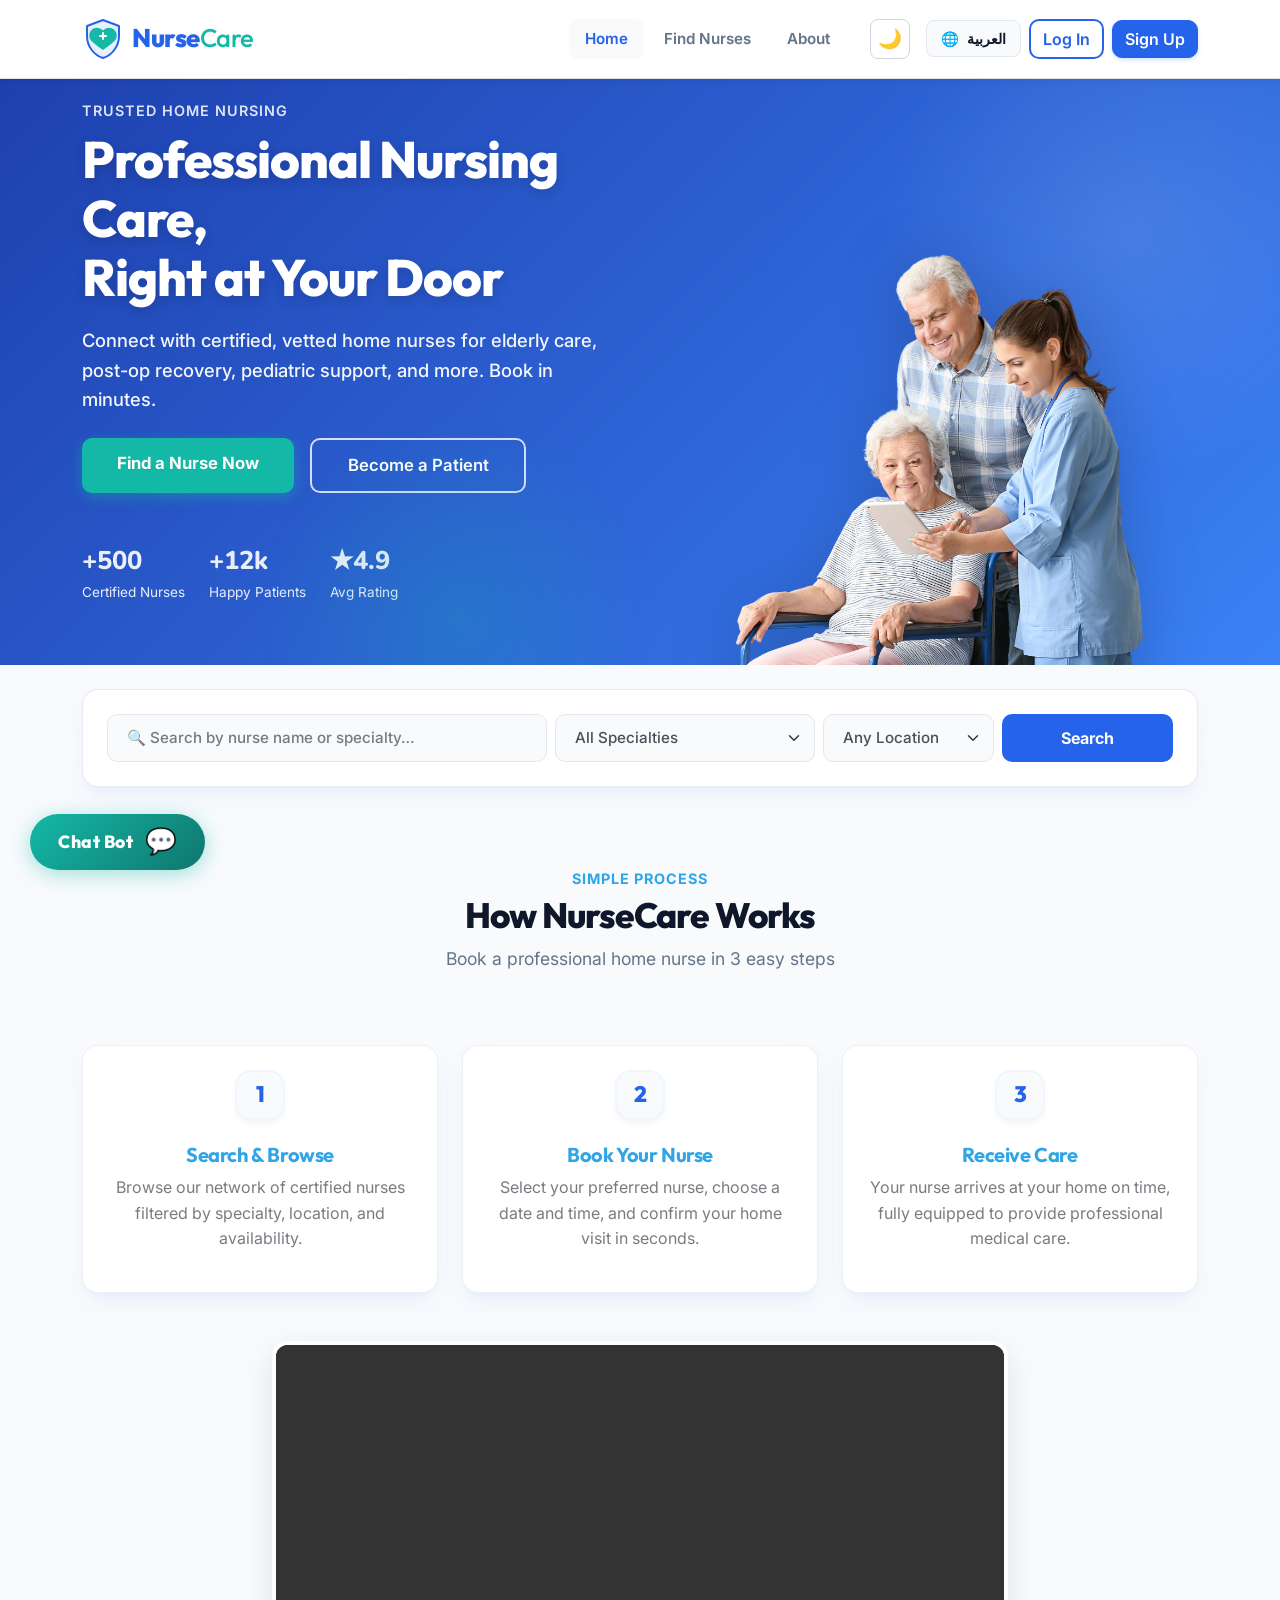
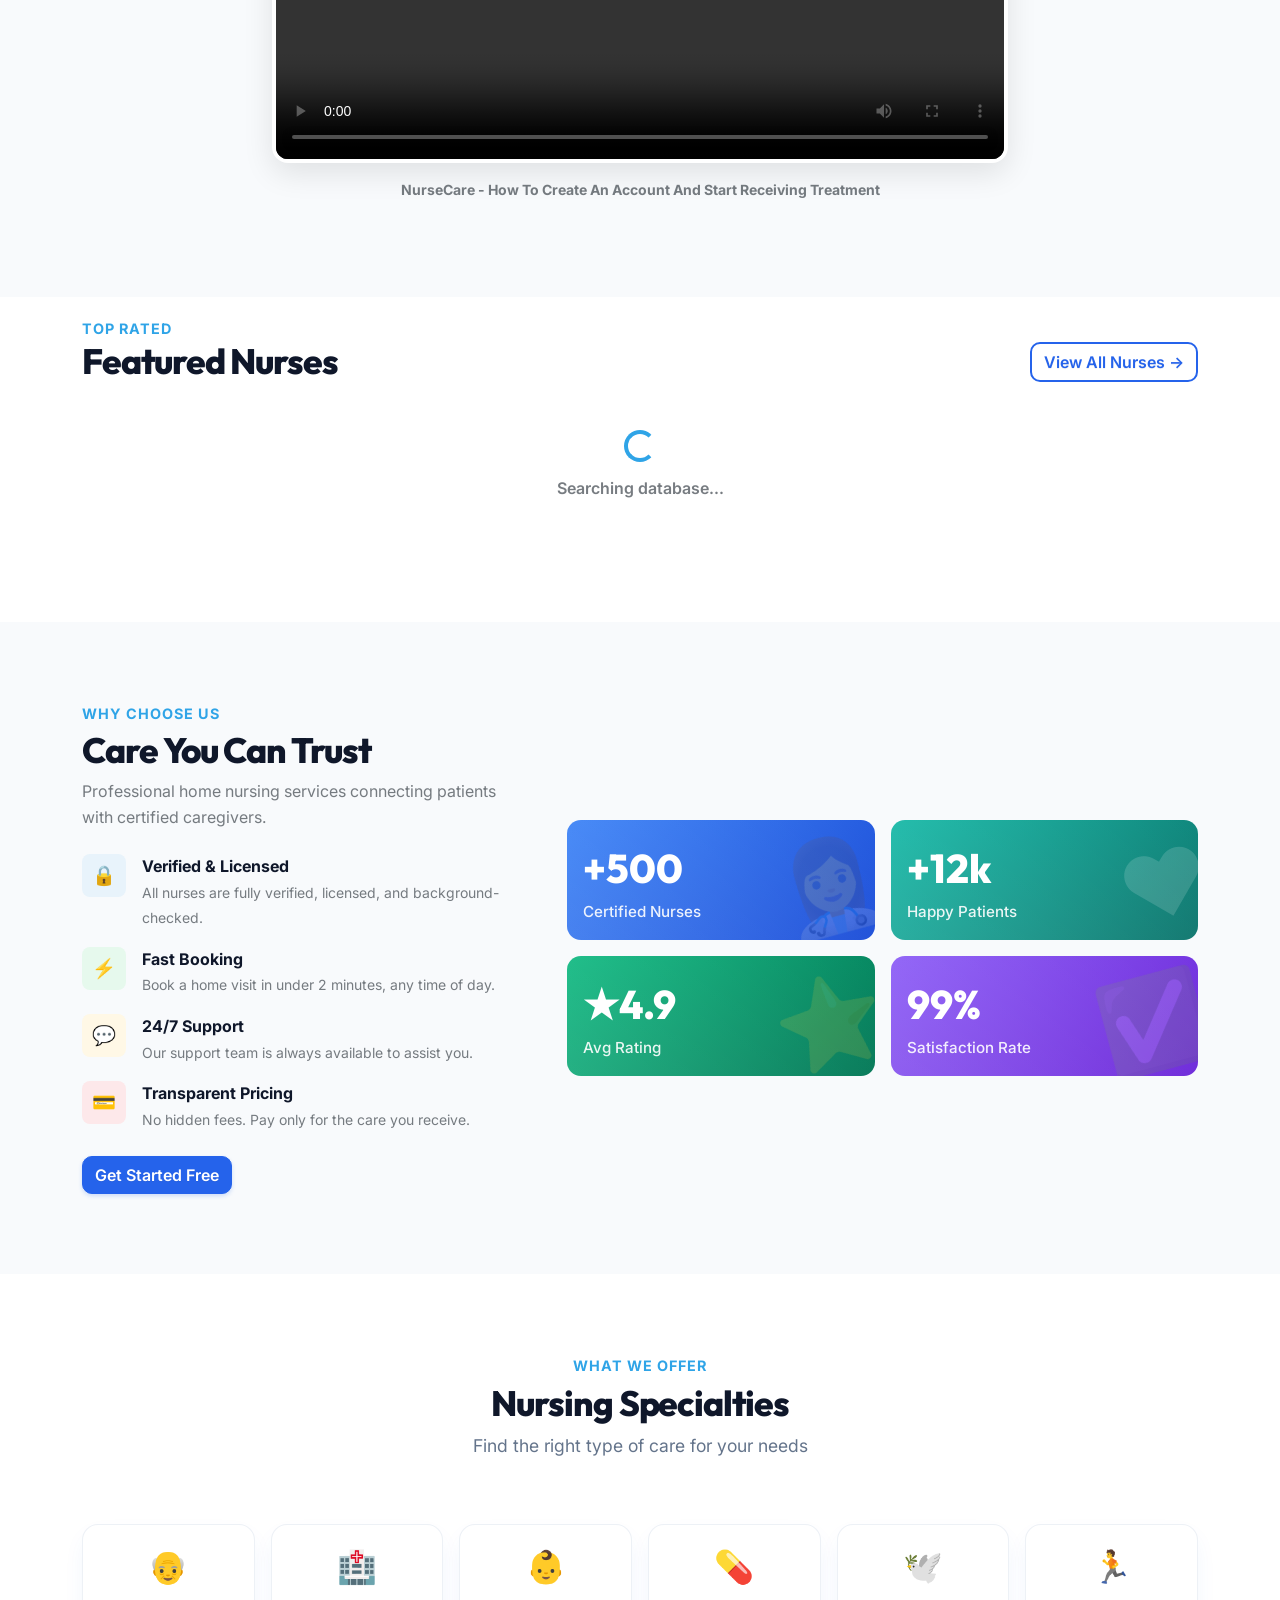
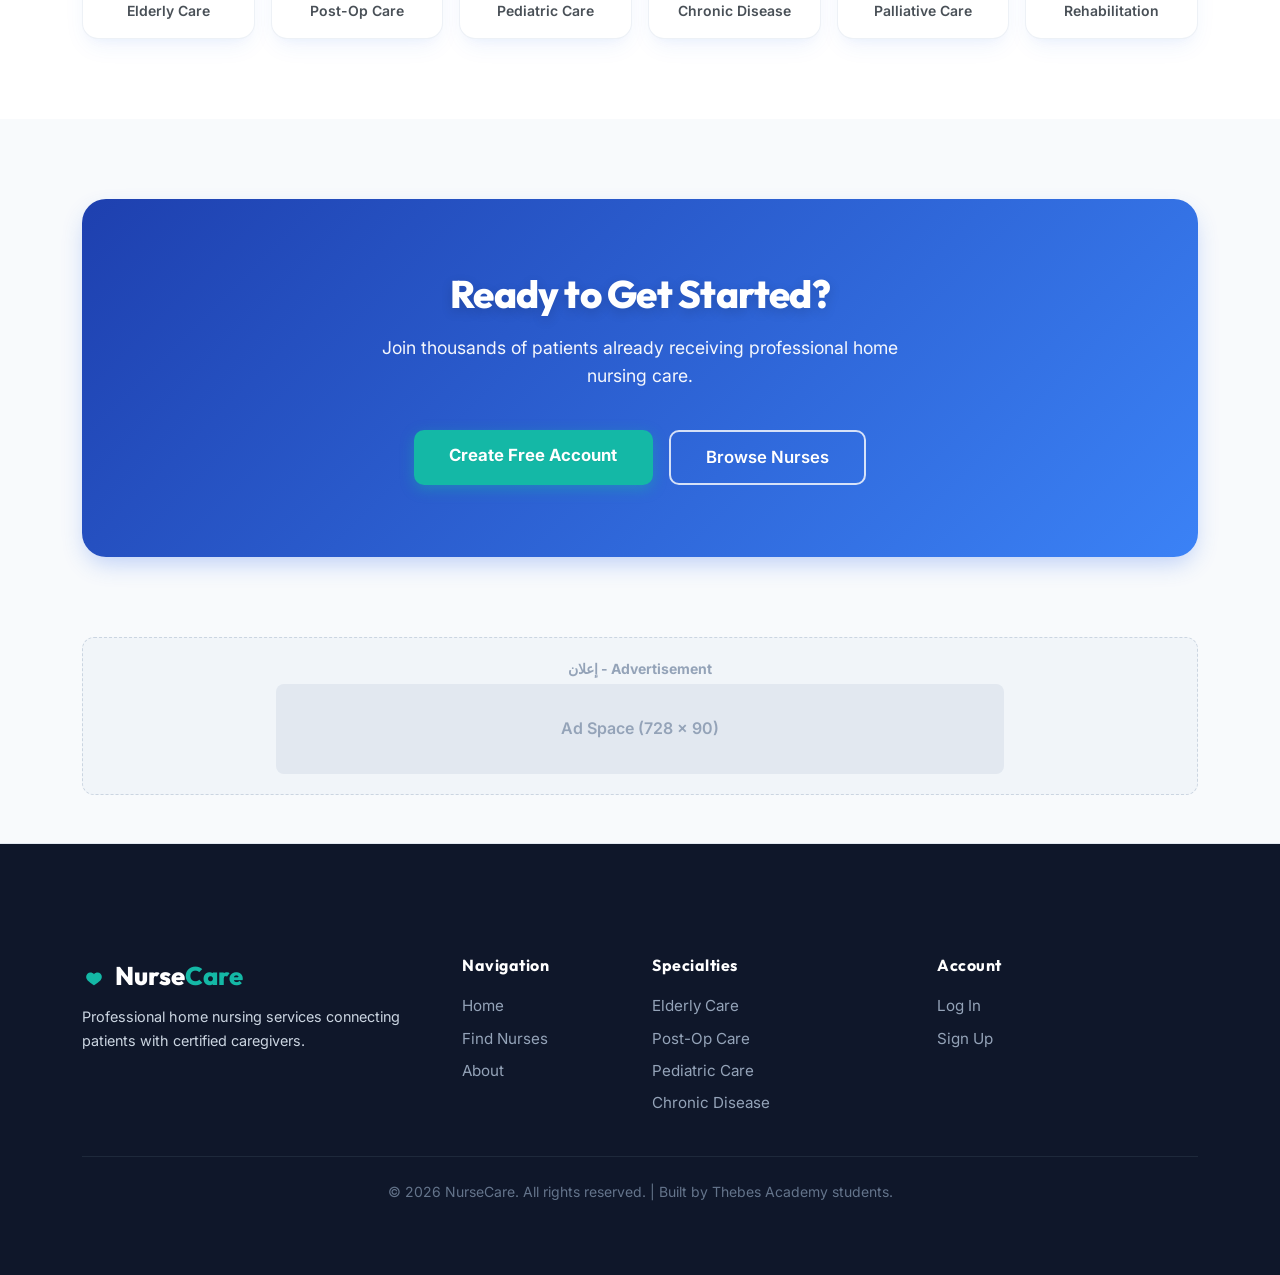
==== index.html @ 290ef96b "First upload" ====
<!DOCTYPE html>
<html lang="en" dir="ltr">
<head>
  <meta charset="UTF-8">
  <meta name="viewport" content="width=device-width, initial-scale=1.0">
  <title>NurseCare – Home Nursing Services</title>
  <link rel="stylesheet" href="bootstrap/css/bootstrap.min.css">
  <link rel="stylesheet" href="css/style.css">
  <link rel="preconnect" href="https://fonts.googleapis.com">
  <link href="https://fonts.googleapis.com/css2?family=Nunito:wght@400;600;700;800&family=Lato:wght@300;400;700&family=Cairo:wght@400;600;700;800&display=swap" rel="stylesheet">
  
  <style>
    /* ========================================== */
    /* 🌟 RTL Fixes (لضبط الأسهم وعلامات X) 🌟 */
    /* ========================================== */
    [dir="rtl"] .form-select {
        background-position: left 0.75rem center !important;
        padding-right: 1rem !important;
        padding-left: 2.25rem !important;
    }
    [dir="rtl"] .form-control {
        padding-right: 1rem !important;
    }

    /* ========================================== */
    /* 🌟 SMART CHATBOT WIDGET STYLES 🌟 */
    /* ========================================== */
    #nc-chatbot-widget { position: fixed; bottom: 30px; left: 30px; z-index: 999999; font-family: 'Cairo', sans-serif; direction: rtl; }
    .nc-chatbot-toggle { background: linear-gradient(135deg, #14b8a6, #0f766e); color: white; border: none; border-radius: 50px; padding: 14px 28px; font-size: 1.1rem; font-weight: 800; cursor: pointer; box-shadow: 0 4px 20px rgba(20, 184, 166, 0.4); display: flex; align-items: center; gap: 12px; transition: all 0.3s cubic-bezier(0.25, 0.8, 0.25, 1); }
    .nc-chatbot-toggle:hover { transform: translateY(-5px) scale(1.02); box-shadow: 0 8px 25px rgba(20, 184, 166, 0.6); }
    .nc-chatbot-box { position: absolute; bottom: 85px; left: 0; width: 360px; height: 520px; background: #ffffff; border-radius: 20px; box-shadow: 0 15px 40px rgba(0,0,0,0.2); display: flex; flex-direction: column; overflow: hidden; border: 1px solid #e2e8f0; opacity: 0; transform: translateY(20px); pointer-events: none; transition: all 0.3s cubic-bezier(0.25, 0.8, 0.25, 1); }
    .nc-chatbot-box.active { opacity: 1; transform: translateY(0); pointer-events: auto; }
    .nc-chatbot-header { background: linear-gradient(135deg, #1e40af, #3b82f6); color: white; padding: 18px 20px; display: flex; justify-content: space-between; align-items: center; }
    .nc-chatbot-messages { flex: 1; padding: 20px; background: #f8fafc; overflow-y: auto; display: flex; flex-direction: column; gap: 12px; }
    .nc-msg { max-width: 85%; padding: 12px 16px; border-radius: 16px; font-size: 0.95rem; line-height: 1.6; word-wrap: break-word; }
    .nc-msg.bot { background: white; color: #1e293b; align-self: flex-start; border: 1px solid #e2e8f0; border-bottom-right-radius: 4px; box-shadow: 0 2px 5px rgba(0,0,0,0.02); }
    .nc-msg.user { background: #14b8a6; color: white; align-self: flex-end; border-bottom-left-radius: 4px; box-shadow: 0 2px 5px rgba(20,184,166,0.2); }
    .nc-chatbot-input { display: flex; padding: 15px; background: white; border-top: 1px solid #e2e8f0; gap: 10px; }
    .nc-chatbot-input input { flex: 1; padding: 12px 18px; border: 1px solid #cbd5e1; border-radius: 25px; outline: none; font-family: inherit; font-size: 0.95rem; transition: border-color 0.2s; }
    .nc-chatbot-input input:focus { border-color: #14b8a6; }
    .nc-chatbot-input button { background: #14b8a6; color: white; border: none; padding: 0 22px; border-radius: 25px; font-weight: 800; cursor: pointer; transition: background 0.2s; }
    .nc-chatbot-input button:hover { background: #0f766e; }
    [data-theme="dark"] .nc-chatbot-box { background: #1e293b; border-color: #334155; box-shadow: 0 15px 40px rgba(0,0,0,0.5); }
    [data-theme="dark"] .nc-chatbot-messages { background: #0f172a; }
    [data-theme="dark"] .nc-msg.bot { background: #1e293b; color: white; border-color: #334155; }
    [data-theme="dark"] .nc-chatbot-input { background: #1e293b; border-color: #334155; }
    [data-theme="dark"] .nc-chatbot-input input { background: #0f172a; color: white; border-color: #334155; }
  </style>
</head>
<body id="page-home" style="display: flex; flex-direction: column; min-height: 100vh;">

  <nav class="navbar navbar-expand-lg sticky-top bg-white border-bottom">
    <div class="container">
      <a class="navbar-brand d-flex align-items-center gap-2" href="index.html" style="text-decoration:none;">
        <svg width="42" height="42" viewBox="0 0 42 42" fill="none" xmlns="http://www.w3.org/2000/svg" class="d-inline-block align-top navbar-logo">
          <path d="M21 2L5 8V18C5 28.1 11.8 37.3 21 40C30.2 37.3 37 28.1 37 18V8L21 2Z" fill="#2563eb" fill-opacity="0.1"/>
          <path d="M21 2L5 8V18C5 28.1 11.8 37.3 21 40C30.2 37.3 37 28.1 37 18V8L21 2Z" stroke="#2563eb" stroke-width="2" stroke-linecap="round" stroke-linejoin="round"/>
          <path d="M21 12.5C24.5 9 29.5 9 32.5 12C35.5 15 35.5 20 32.5 23C29.5 26 21 32 21 32C21 32 12.5 26 9.5 23C6.5 20 6.5 15 9.5 12C12.5 9 17.5 9 21 12.5Z" fill="#14b8a6"/>
          <path d="M21 15V21M18 18H24" stroke="white" stroke-width="2" stroke-linecap="round" stroke-linejoin="round"/>
        </svg>
        <span style="color:#2563eb; font-family:'Outfit',sans-serif; font-weight:800; font-size:1.6rem; letter-spacing: -0.5px;">Nurse<span style="color:#14b8a6; font-weight: 500;">Care</span></span>
      </a>
      <button class="navbar-toggler" type="button" data-bs-toggle="collapse" data-bs-target="#navMenu">
        <span class="navbar-toggler-icon">☰</span>
      </button>
      <div class="collapse navbar-collapse" id="navMenu">
        <ul class="navbar-nav ms-auto align-items-lg-center gap-1 mb-2 mb-lg-0">
          <li class="nav-item"><a class="nav-link active" href="index.html" data-i18n="nav_home">Home</a></li>
          <li class="nav-item"><a class="nav-link" href="nurses.html" data-i18n="nav_nurses">Find Nurses</a></li>
          <li class="nav-item"><a class="nav-link" href="about.html" data-i18n="nav_about">About</a></li>
        </ul>
        <div class="d-flex align-items-center gap-2 ms-3">
          <button class="lang-btn" onclick="toggleLanguage()" id="langBtn">
            <span class="lang-flag">🌐</span>
            <span data-i18n="nav_lang">العربية</span>
          </button>
          <a href="login.html" class="btn btn-outline-primary" data-i18n="nav_login">Log In</a>
          <a href="register.html" class="btn btn-primary" data-i18n="nav_signup">Sign Up</a>
        </div>
      </div>
    </div>
  </nav>

  <section class="hero">
    <div class="container">
      <div class="row align-items-center">
        <div class="col-lg-6">
          <p class="text-white-50 fw-semibold mb-2" style="letter-spacing:1px;font-size:.9rem;" data-i18n="hero_tag">TRUSTED HOME NURSING</p>
          <h1 data-i18n="hero_h1">Professional Nursing Care,<br>Right at Your Door</h1>
          <p class="mt-3" data-i18n="hero_p">Connect with certified, vetted home nurses for elderly care, post-op recovery, pediatric support, and more. Book in minutes.</p>
          <div class="d-flex flex-wrap gap-3 mt-4">
            <a href="nurses.html" class="btn btn-accent" data-i18n="hero_btn1">Find a Nurse Now</a>
            <a href="register.html" class="btn btn-outline-white" data-i18n="hero_btn2">Become a Patient</a>
          </div>
          <div class="d-flex flex-wrap gap-4 mt-5" style="opacity:.9;">
            <div><div style="font-size:1.6rem;font-weight:800;font-family:'Nunito',sans-serif;">+500</div><div style="font-size:.85rem;" data-i18n="stat_nurses">Certified Nurses</div></div>
            <div><div style="font-size:1.6rem;font-weight:800;font-family:'Nunito',sans-serif;">+12k</div><div style="font-size:.85rem;" data-i18n="stat_patients">Happy Patients</div></div>
            <div><div style="font-size:1.6rem;font-weight:800;font-family:'Nunito',sans-serif;">★4.9</div><div style="font-size:.85rem;" data-i18n="stat_rating">Avg Rating</div></div>
          </div>
        </div>
        <div class="col-lg-6 d-none d-lg-flex justify-content-center mt-4 mt-lg-0">
          <img src="images/logo_new.png" alt="Home Nursing" style="max-width:580px; width:100%; filter:drop-shadow(0 8px 32px rgba(0,0,0,0.18)); transform: translateY(100px);">
        </div>
      </div>
    </div>
  </section>

  <div class="container">
    <div class="search-bar mt-4">
      <div class="row g-2 align-items-center">
        <div class="col-md-5">
          <input type="text" id="homeSearch" class="form-control" placeholder="🔍  Search by nurse name or specialty…" data-i18n-placeholder="search_placeholder">
        </div>
        <div class="col-md-3">
          <select id="homeSpecSelect" class="form-select">
            <option value="" data-i18n="spec_all">All Specialties</option>
            <option value="Elderly Care" data-i18n="spec_elderly">Elderly Care</option>
            <option value="Post-Op Care" data-i18n="spec_post_op">Post-Op Care</option>
            <option value="Pediatric Care" data-i18n="spec_pediatric">Pediatric Care</option>
            <option value="Chronic Disease" data-i18n="spec_chronic">Chronic Disease</option>
            <option value="Palliative Care" data-i18n="spec_palliative">Palliative Care</option>
            <option value="Rehabilitation" data-i18n="spec_rehab">Rehabilitation</option>
          </select>
        </div>
        <div class="col-md-2">
          <select id="homeLocationSelect" class="form-select">
            <option value="" data-i18n="loc_any">Any Location</option>
            <option value="Downtown" data-i18n="loc_maadi">Downtown</option>
            <option value="North Side" data-i18n="loc_nasr_city">North Side</option>
            <option value="East Village" data-i18n="loc_zamalek">East Village</option>
            <option value="West End" data-i18n="loc_heliopolis">West End</option>
            <option value="South Bay" data-i18n="loc_dokki">South Bay</option>
            <option value="map" data-i18n="loc_other" style="font-weight:bold; color:var(--primary);">📍 Other (Map)</option>
          </select>
        </div>
        <div class="col-md-2">
          <button id="homeSearchBtn" class="btn btn-search w-100" data-i18n="search_btn">Search</button>
        </div>
      </div>
    </div>
  </div>

  <section class="section-pad">
    <div class="container text-center">
      <p class="text-primary fw-bold mb-1" style="letter-spacing:1px;font-size:.9rem;" data-i18n="hiw_tag">SIMPLE PROCESS</p>
      <h2 class="section-title" data-i18n="hiw_h2">How NurseCare Works</h2>
      <p class="section-subtitle" data-i18n="hiw_sub">Book a professional home nurse in 3 easy steps</p>
      
      <div class="row g-4 mt-2 mb-5">
        <div class="col-md-4">
          <div class="card p-4 text-center h-100">
            <div class="step-circle">1</div>
            <h5 class="fw-bold mt-1" data-i18n="hiw_1_h">Search & Browse</h5>
            <p class="text-muted" data-i18n="hiw_1_p">Browse our network of certified nurses filtered by specialty, location, and availability.</p>
          </div>
        </div>
        <div class="col-md-4">
          <div class="card p-4 text-center h-100">
            <div class="step-circle">2</div>
            <h5 class="fw-bold mt-1" data-i18n="hiw_2_h">Book Your Nurse</h5>
            <p class="text-muted" data-i18n="hiw_2_p">Select your preferred nurse, choose a date and time, and confirm your home visit in seconds.</p>
          </div>
        </div>
        <div class="col-md-4">
          <div class="card p-4 text-center h-100">
            <div class="step-circle">3</div>
            <h5 class="fw-bold mt-1" data-i18n="hiw_3_h">Receive Care</h5>
            <p class="text-muted" data-i18n="hiw_3_p">Your nurse arrives at your home on time, fully equipped to provide professional medical care.</p>
          </div>
        </div>
      </div>

      <div class="row justify-content-center">
        <div class="col-lg-8">
          <div class="video-container" style="position: relative; padding-bottom: 56.25%; height: 0; overflow: hidden; border-radius: 16px; border: 4px solid var(--white); box-shadow: 0 10px 30px rgba(0,0,0,0.1); background: #000;">
            <video style="position: absolute; top: 0; left: 0; width: 100%; height: 100%; object-fit: cover;" controls playsinline>
              <source src="NurseCare Guide Video/guide_video.mp4" type="video/mp4">
              متصفحك لا يدعم تشغيل الفيديو.
            </video>
          </div>
          <p class="text-muted small mt-3 fw-bold" data-i18n="video_caption">شاهد كيف يمكن لـ NurseCare مساعدتك</p>
        </div>
      </div>

    </div>
  </section>

  <section class="section-pad" style="background:var(--white);padding-top:20px;">
    <div class="container">
      <div class="d-flex justify-content-between align-items-end mb-4 flex-wrap gap-2">
        <div>
          <p class="text-primary fw-bold mb-0" style="letter-spacing:1px;font-size:.9rem;" data-i18n="feat_tag">TOP RATED</p>
          <h2 class="section-title mb-0" data-i18n="feat_h2">Featured Nurses</h2>
        </div>
        <a href="nurses.html" class="btn btn-outline-primary" data-i18n="feat_all">View All Nurses →</a>
      </div>
      <div class="row g-4 justify-content-center" id="featuredNursesGrid">
        <div class="col-12 text-center py-4">
          <div class="spinner-border text-primary" role="status"></div>
          <p class="text-muted mt-2 fw-semibold" data-i18n="loading_db">جاري البحث في قاعدة البيانات...</p>
        </div>
      </div>
    </div>
  </section>

  <section class="section-pad">
    <div class="container">
      <div class="row align-items-center g-5">
        <div class="col-lg-5">
          <p class="text-primary fw-bold mb-1" style="letter-spacing:1px;font-size:.9rem;" data-i18n="why_tag">WHY CHOOSE US</p>
          <h2 class="section-title" data-i18n="why_h2">Care You Can Trust</h2>
          <p class="text-muted" data-i18n="why_p">NurseCare connects patients with licensed, background-checked nurses who are dedicated to providing the highest quality home health services.</p>
          <ul class="list-unstyled mt-4">
            <li class="d-flex align-items-start mb-3 gap-3">
              <span style="background:#e8f3fb;border-radius:8px;padding:6px 10px;font-size:1.2rem;">🔒</span>
              <div><strong data-i18n="why_1_h">Verified & Licensed</strong><br><small class="text-muted" data-i18n="why_1_p">All nurses are fully verified, licensed, and background-checked.</small></div>
            </li>
            <li class="d-flex align-items-start mb-3 gap-3">
              <span style="background:#e6f9ed;border-radius:8px;padding:6px 10px;font-size:1.2rem;">⚡</span>
              <div><strong data-i18n="why_2_h">Fast Booking</strong><br><small class="text-muted" data-i18n="why_2_p">Book a home visit in under 2 minutes, any time of day.</small></div>
            </li>
            <li class="d-flex align-items-start mb-3 gap-3">
              <span style="background:#fff8e6;border-radius:8px;padding:6px 10px;font-size:1.2rem;">💬</span>
              <div><strong data-i18n="why_3_h">24/7 Support</strong><br><small class="text-muted" data-i18n="why_3_p">Our support team is always available to assist you.</small></div>
            </li>
            <li class="d-flex align-items-start mb-3 gap-3">
              <span style="background:#fde8ea;border-radius:8px;padding:6px 10px;font-size:1.2rem;">💳</span>
              <div><strong data-i18n="why_4_h">Transparent Pricing</strong><br><small class="text-muted" data-i18n="why_4_p">No hidden fees. Pay only for the care you receive.</small></div>
            </li>
          </ul>
          <a href="register.html" class="btn btn-primary mt-2" data-i18n="why_btn">Get Started Free</a>
        </div>
        <div class="col-lg-7">
          <div class="row g-3">
            <div class="col-6"><div class="stat-card blue p-3" style="border-radius:14px;"><div class="stat-value">+500</div><div class="stat-label" data-i18n="stat_nurses">Certified Nurses</div><div class="stat-icon">👩‍⚕️</div></div></div>
            <div class="col-6"><div class="stat-card amber p-3" style="border-radius:14px;"><div class="stat-value">+12k</div><div class="stat-label" data-i18n="stat_patients">Happy Patients</div><div class="stat-icon">❤️</div></div></div>
            <div class="col-6"><div class="stat-card green p-3" style="border-radius:14px;"><div class="stat-value">★4.9</div><div class="stat-label" data-i18n="stat_rating">Avg Rating</div><div class="stat-icon">⭐</div></div></div>
            <div class="col-6"><div class="stat-card purple p-3" style="border-radius:14px;"><div class="stat-value">99%</div><div class="stat-label" data-i18n="stat_satisfaction">Satisfaction Rate</div><div class="stat-icon">✅</div></div></div>
          </div>
        </div>
      </div>
    </div>
  </section>

  <section class="section-pad" style="background:var(--white);">
    <div class="container text-center">
      <p class="text-primary fw-bold mb-1" style="letter-spacing:1px;font-size:.9rem;" data-i18n="spec_tag">WHAT WE OFFER</p>
      <h2 class="section-title" data-i18n="spec_h2">Nursing Specialties</h2>
      <p class="section-subtitle" data-i18n="spec_sub">Find the right type of care for your needs</p>
      <div class="row g-3 mt-2">
        <div class="col-6 col-md-4 col-lg-2">
          <a href="nurses.html?q=Elderly Care" class="card p-3 text-center text-decoration-none h-100">
            <div style="font-size:2rem;">👴</div>
            <div class="fw-semibold mt-2 small" data-i18n="spec_elderly">Elderly Care</div>
          </a>
        </div>
        <div class="col-6 col-md-4 col-lg-2">
          <a href="nurses.html?q=Post-Op Care" class="card p-3 text-center text-decoration-none h-100">
            <div style="font-size:2rem;">🏥</div>
            <div class="fw-semibold mt-2 small" data-i18n="spec_post_op">Post-Op Care</div>
          </a>
        </div>
        <div class="col-6 col-md-4 col-lg-2">
          <a href="nurses.html?q=Pediatric Care" class="card p-3 text-center text-decoration-none h-100">
            <div style="font-size:2rem;">👶</div>
            <div class="fw-semibold mt-2 small" data-i18n="spec_pediatric">Pediatric Care</div>
          </a>
        </div>
        <div class="col-6 col-md-4 col-lg-2">
          <a href="nurses.html?q=Chronic Disease" class="card p-3 text-center text-decoration-none h-100">
            <div style="font-size:2rem;">💊</div>
            <div class="fw-semibold mt-2 small" data-i18n="spec_chronic">Chronic Disease</div>
          </a>
        </div>
        <div class="col-6 col-md-4 col-lg-2">
          <a href="nurses.html?q=Palliative Care" class="card p-3 text-center text-decoration-none h-100">
            <div style="font-size:2rem;">🕊️</div>
            <div class="fw-semibold mt-2 small" data-i18n="spec_palliative">Palliative Care</div>
          </a>
        </div>
        <div class="col-6 col-md-4 col-lg-2">
          <a href="nurses.html?q=Rehabilitation" class="card p-3 text-center text-decoration-none h-100">
            <div style="font-size:2rem;">🏃</div>
            <div class="fw-semibold mt-2 small" data-i18n="spec_rehab">Rehabilitation</div>
          </a>
        </div>
      </div>
    </div>
  </section>

  <section class="section-pad">
    <div class="container">
      <div class="cta-card text-center">
        <h2 style="font-family:'Outfit',sans-serif;font-weight:800;font-size:2.4rem;" data-i18n="cta_h2">Ready to Get Started?</h2>
        <p style="font-size:1.1rem; max-width:520px; margin:0 auto 2.5rem;" data-i18n="cta_p">Join thousands of patients already receiving professional home nursing care with NurseCare.</p>
        <div class="d-flex justify-content-center gap-3 flex-wrap">
          <a href="register.html" class="btn btn-accent" data-i18n="cta_btn1">Create Free Account</a>
          <a href="nurses.html" class="btn btn-outline-white" data-i18n="cta_btn2">Browse Nurses</a>
        </div>
      </div>
    </div>
  </section>

  <div class="container mb-5">
    <div class="ad-container text-center" style="background: #f1f5f9; border: 1px dashed #cbd5e1; border-radius: 12px; padding: 20px; color: #94a3b8;">
      <small class="fw-bold d-block mb-1">إعلان - Advertisement</small>
      <div style="width: 100%; max-width: 728px; height: 90px; background: #e2e8f0; margin: 0 auto; display: flex; align-items: center; justify-content: center; border-radius: 8px;">
        <span class="fw-semibold">Ad Space (728 x 90)</span>
      </div>
    </div>
  </div>

  <div class="modal fade" id="mapLocationModal" tabindex="-1" aria-hidden="true">
    <div class="modal-dialog modal-dialog-centered modal-lg">
      <div class="modal-content" style="border-radius: 16px; border: none; background: var(--white);">
        <div class="modal-header" style="background: var(--light-bg); border-bottom: 1px solid var(--border); border-radius: 16px 16px 0 0;">
          <h5 class="modal-title fw-bold text-dark" data-i18n="map_title">تحديد الموقع من الخريطة</h5>
          <button type="button" class="btn-close" data-bs-dismiss="modal"></button>
        </div>
        <div class="modal-body p-3">
          <p class="text-muted small mb-3" data-i18n="map_sub">يرجى تحديد موقعك بدقة على الخريطة.</p>
          <div style="border-radius: 12px; overflow: hidden; border: 1px solid var(--border); box-shadow: 0 4px 15px rgba(0,0,0,0.05);">
            <iframe src="https://www.google.com/maps/embed?pb=!1m18!1m12!1m3!1d109294.53483321551!2d31.1764654!3d30.0594838!2m3!1f0!2f0!3f0!3m2!1i1024!2i768!4f13.1!3m3!1m2!1s0x14583fa60b21beeb%3A0x79dfb296e8423bba!2sCairo%2C%20Cairo%20Governorate!5e0!3m2!1sen!2seg!4v1714421832049!5m2!1sen!2seg" width="100%" height="350" style="border:0;" allowfullscreen="" loading="lazy" referrerpolicy="no-referrer-when-downgrade"></iframe>
          </div>
          <button type="button" id="confirmMapLocationBtn" class="btn btn-primary w-100 fw-bold py-2 mt-4" style="border-radius: 8px;" data-i18n="map_confirm">تأكيد الموقع</button>
        </div>
      </div>
    </div>
  </div>

  <footer style="margin-top:auto; background-color: #0f172a; border-top:1px solid var(--border);">
    <div class="container py-5">
      <div class="row g-4">
        <div class="col-md-4">
          <div class="footer-brand mb-2">
            <svg width="24" height="24" viewBox="0 0 42 42" fill="none" xmlns="http://www.w3.org/2000/svg" class="d-inline-block align-middle me-1">
              <path d="M21 12.5C24.5 9 29.5 9 32.5 12C35.5 15 35.5 20 32.5 23C29.5 26 21 32 21 32C21 32 12.5 26 9.5 23C6.5 20 6.5 15 9.5 12C12.5 9 17.5 9 21 12.5Z" fill="#14b8a6"/>
            </svg>
            <span style="color:white;">Nurse<span style="color:#14b8a6;">Care</span></span>
          </div>
          <p style="font-size:.9rem;line-height:1.7; color:#cbd5e1;" data-i18n="why_p">Professional home nursing services connecting patients with certified caregivers. Your health, our priority.</p>
        </div>
        <div class="col-md-2">
          <h6 class="fw-bold" style="color:white;" data-i18n="footer_nav">Navigation</h6>
          <ul class="list-unstyled small">
            <li class="mb-2"><a href="index.html" class="text-decoration-none" style="color:#94a3b8;" data-i18n="nav_home">Home</a></li>
            <li class="mb-2"><a href="nurses.html" class="text-decoration-none" style="color:#94a3b8;" data-i18n="nav_nurses">Find Nurses</a></li>
            <li class="mb-2"><a href="about.html" class="text-decoration-none" style="color:#94a3b8;" data-i18n="nav_about">About</a></li>
          </ul>
        </div>
        <div class="col-md-3">
          <h6 class="fw-bold" style="color:white;" data-i18n="footer_specs">Specialties</h6>
          <ul class="list-unstyled small">
            <li class="mb-2"><a href="nurses.html?q=Elderly Care" class="text-decoration-none" style="color:#94a3b8;" data-i18n="spec_elderly">Elderly Care</a></li>
            <li class="mb-2"><a href="nurses.html?q=Post-Op Care" class="text-decoration-none" style="color:#94a3b8;" data-i18n="spec_post_op">Post-Op Care</a></li>
            <li class="mb-2"><a href="nurses.html?q=Pediatric Care" class="text-decoration-none" style="color:#94a3b8;" data-i18n="spec_pediatric">Pediatric Care</a></li>
            <li class="mb-2"><a href="nurses.html?q=Chronic Disease" class="text-decoration-none" style="color:#94a3b8;" data-i18n="spec_chronic">Chronic Disease</a></li>
          </ul>
        </div>
        <div class="col-md-3">
          <h6 class="fw-bold" style="color:white;" data-i18n="footer_account">Account</h6>
          <ul class="list-unstyled small">
            <li class="mb-2"><a href="login.html" class="text-decoration-none" style="color:#94a3b8;" data-i18n="nav_login">Log In</a></li>
            <li class="mb-2"><a href="register.html" class="text-decoration-none" style="color:#94a3b8;" data-i18n="nav_signup">Sign Up</a></li>
          </ul>
        </div>
      </div>
      <div class="text-center mt-4 pt-4 border-top small" style="color:#64748b; border-color:#1e293b !important;" data-i18n="footer_copy">
        © 2026 NurseCare. All rights reserved. | Built by Thebes Academy students.
      </div>
    </div>
  </footer>

  <script src="bootstrap/js/bootstrap.bundle.min.js"></script>
  <script src="js/script.js"></script>
  <script src="js/lang.js"></script>
  
  <script>
  document.addEventListener('DOMContentLoaded', function() {
    
    // 🌟 السكريبت الآمن تماماً لفتح الخريطة 🌟
    const locationSelect = document.getElementById('homeLocationSelect');
    const mapModalElement = document.getElementById('mapLocationModal');

    if (locationSelect && mapModalElement) {
        locationSelect.addEventListener('change', function() {
            if (this.value === 'map') {
                try {
                    const modal = new bootstrap.Modal(mapModalElement);
                    modal.show();
                    this.value = ""; // إرجاع القائمة للصفر
                } catch (e) {
                    console.error('Bootstrap Modal Error:', e);
                }
            }
        });
    }

    // زر تأكيد الموقع داخل المودال
    const confirmBtn = document.getElementById('confirmMapLocationBtn');
    if (confirmBtn) {
        confirmBtn.addEventListener('click', function() {
            try {
                const modal = bootstrap.Modal.getInstance(mapModalElement);
                if (modal) modal.hide();
            } catch(e) { console.log(e); }

            if(locationSelect) {
                const mapOption = locationSelect.querySelector('option[value="map"]');
                if(mapOption) {
                    const isAr = localStorage.getItem('nc_lang') === 'ar';
                    mapOption.textContent = isAr ? '📍 تم تحديد موقع مخصص' : '📍 Custom Location Selected';
                    locationSelect.value = 'map';
                }
            }
        });
    }

    // برمجة البحث
    const searchBtn = document.getElementById('homeSearchBtn');
    if (searchBtn) {
      searchBtn.addEventListener('click', function() {
        const searchTerm = document.getElementById('homeSearch').value.trim();
        const specFilter = document.getElementById('homeSpecSelect').value;
        let query = searchTerm || specFilter;
        if (query) { window.location.href = 'nurses.html?q=' + encodeURIComponent(query); } 
        else { window.location.href = 'nurses.html'; }
      });
    }

    const searchInput = document.getElementById('homeSearch');
    if (searchInput) {
        searchInput.addEventListener('keypress', function(e) {
            if (e.key === 'Enter') { searchBtn.click(); }
        });
    }

    // سحب الكروت
    fetch('api/get_nurses.php')
      .then(res => res.json())
      .then(response => {
        if(response.status === 'success') {
          const grid = document.getElementById('featuredNursesGrid');
          grid.innerHTML = '';
          const topNurses = response.data.slice(0, 3);
          const specMap = {
            "Elderly Care": "spec_elderly", "Post-Op Care": "spec_post_op",
            "Pediatric Care": "spec_pediatric", "Chronic Disease": "spec_chronic",
            "Palliative Care": "spec_palliative", "Rehabilitation": "spec_rehab",
            "General Care": "spec_general"
          };
          
          topNurses.forEach(nurse => {
            let badgeClass = nurse.status === 'Available' ? 'bg-success' : 'bg-secondary';
            let btnState = nurse.status === 'Busy' ? 'disabled' : '';
            let specKey = specMap[nurse.spec] || "";
            let specHtml = specKey ? `<span data-i18n="${specKey}">${nurse.spec}</span>` : nurse.spec;
            let statusKey = nurse.status === 'Available' ? 'status_avail' : 'status_busy';
            let btnKey = nurse.status === 'Available' ? 'prof_book_btn' : 'status_busy_btn';
            let bookLink = nurse.status === 'Available' ? `request.html?nurse_id=${nurse.id}&name=${encodeURIComponent(nurse.name)}&spec=${encodeURIComponent(nurse.spec)}` : '#';
            let safeName = nurse.name ? nurse.name.trim() : 'Unknown Nurse';
            let safeDesc = nurse.desc || 'لم تتم كتابة نبذة شخصية بعد.';

            let initials = 'U';
            let nameParts = safeName.split(/\s+/).filter(n => n.length > 0);
            if (nameParts.length >= 2) initials = (nameParts[0][0] + nameParts[1][0]).toUpperCase();
            else if (safeName.length >= 2) initials = safeName.substring(0, 2).toUpperCase();

            let dbImage = nurse.profile_image || nurse.img || ''; 
            let avatarHtml = '';
            const bgColors = ['#dbeafe', '#ccfbf1', '#fef3c7', '#f3e8ff', '#ffe4e6'];
            const txtColors = ['#1e40af', '#0f766e', '#b45309', '#6b21a8', '#b91c1c'];
            const colorIdx = (nurse.id || 1) % bgColors.length;
            
            let fallbackStyle = `width:70px;height:70px;border-radius:50%;background-color:${bgColors[colorIdx]};color:${txtColors[colorIdx]};align-items:center;justify-content:center;font-size:1.6rem;font-weight:800;border:2px solid var(--primary); letter-spacing:1px;`;

            if (dbImage && dbImage.trim() !== '' && !dbImage.includes('default-avatar') && dbImage !== 'null') {
                avatarHtml = `
                  <img src="${dbImage}" alt="" style="width:70px;height:70px;border-radius:50%;object-fit:cover;border:2px solid var(--primary);" onerror="this.style.display='none'; this.nextElementSibling.style.display='flex';">
                  <div style="${fallbackStyle} display:none;">${initials}</div>
                `;
            } else {
                avatarHtml = `<div style="${fallbackStyle} display:flex;">${initials}</div>`;
            }

            grid.innerHTML += `
              <div class="col-md-6 col-lg-4">
                <div class="card h-100 p-3 shadow-sm bg-white" style="border-radius:16px; border:1px solid var(--border);">
                  <div class="d-flex align-items-center gap-3 mb-3">
                    ${avatarHtml}
                    <div>
                      <h6 class="fw-bold mb-1 text-dark">${safeName}</h6>
                      <span class="badge bg-primary bg-opacity-10 text-primary mb-1">${specHtml}</span>
                    </div>
                  </div>
                  <div class="mb-2 text-warning small fw-bold">★★★★½ <span class="text-muted fw-normal ms-1">${nurse.rating}</span></div>
                  <p class="text-muted small mb-3 text-truncate" style="max-height: 45px; overflow: hidden; line-height:1.5;">${safeDesc}</p>
                  <div class="d-flex justify-content-between align-items-center mt-auto pt-3 border-top">
                    <div class="fw-bold fs-5 text-primary"><span data-i18n="currency_egp">EGP</span> ${nurse.price}<span class="text-muted fs-6 fw-normal" data-i18n="per_hour">/hr</span></div>
                    <span class="badge ${badgeClass}" data-i18n="${statusKey}">${nurse.status}</span>
                  </div>
                  <div class="d-flex gap-2 mt-3">
                    <a href="nurse-profile.html?id=${nurse.id}" class="btn btn-outline-primary flex-grow-1" data-i18n="btn_view_profile">View Profile</a>
                    <a href="${bookLink}" class="btn btn-primary flex-grow-1 ${btnState}" data-i18n="${btnKey}">Book Now</a>
                  </div>
                </div>
              </div>
            `;
          });

          if (typeof window.translatePage === 'function') {
              window.translatePage(localStorage.getItem('nc_lang') || 'en');
          }
        }
      });
  });
  </script>

  <div id="nc-chatbot-widget">
    <div id="nc-chatbot-box" class="nc-chatbot-box">
      <div class="nc-chatbot-header">
        <div class="d-flex align-items-center gap-3">
          <span style="font-size:2rem; line-height:1; filter: drop-shadow(0 2px 4px rgba(0,0,0,0.2));">🤖</span>
          <div>
            <h6 class="mb-0 fw-bold" style="font-family:'Outfit', 'Cairo', sans-serif; font-size:1.1rem;">NurseCare Bot</h6>
            <small style="color:#dbeafe; font-weight:600; font-size:0.75rem;">متصل الآن 🟢</small>
          </div>
        </div>
        <button id="nc-chatbot-close" style="background:transparent; border:none; color:white; font-size:1.8rem; cursor:pointer; line-height:1; transition:transform 0.2s;" onmouseover="this.style.transform='scale(1.2)'" onmouseout="this.style.transform='scale(1)'">×</button>
      </div>
      <div id="nc-chatbot-messages" class="nc-chatbot-messages">
        <div class="nc-msg bot">مرحباً بك في NurseCare! 👋<br>أنا مساعدك الذكي، كيف يمكنني إفادتك اليوم؟ (مثال: حجز، أسعار، تخصصات)</div>
      </div>
      <div class="nc-chatbot-input">
        <input type="text" id="nc-chatbot-input-field" placeholder="اكتب رسالتك هنا...">
        <button id="nc-chatbot-send">إرسال</button>
      </div>
    </div>

    <button id="nc-chatbot-toggle" class="nc-chatbot-toggle">
      <span style="font-size:1.6rem; line-height:1;">💬</span>
      <span style="font-family:'Outfit', sans-serif; letter-spacing:0.5px;">Chat Bot</span>
    </button>
  </div>

  <script>
    document.addEventListener('DOMContentLoaded', function() {
      const toggleBtn = document.getElementById('nc-chatbot-toggle');
      const closeBtn = document.getElementById('nc-chatbot-close');
      const chatBox = document.getElementById('nc-chatbot-box');
      const inputField = document.getElementById('nc-chatbot-input-field');
      const sendBtn = document.getElementById('nc-chatbot-send');
      const msgContainer = document.getElementById('nc-chatbot-messages');

      toggleBtn.addEventListener('click', () => {
        chatBox.classList.toggle('active');
        if(chatBox.classList.contains('active')) {
            setTimeout(() => inputField.focus(), 300);
        }
      });

      closeBtn.addEventListener('click', () => {
        chatBox.classList.remove('active');
      });

      function addMsg(text, sender) {
        const div = document.createElement('div');
        div.className = 'nc-msg ' + sender;
        div.innerHTML = text;
        msgContainer.appendChild(div);
        msgContainer.scrollTop = msgContainer.scrollHeight;
      }

      function botReply(userText) {
        const t = userText.toLowerCase();
        if (t.includes('حجز') || t.includes('احجز') || t.includes('book')) return 'لحجز ممرض، تفضل بزيارة صفحة <a href="nurses.html" style="color:var(--primary); font-weight:bold;">ابحث عن ممرض</a> واضغط "احجز الآن" بجوار الممرض المناسب.';
        if (t.includes('سعر') || t.includes('اسعار') || t.includes('بكام') || t.includes('تكلفة')) return 'أسعار التمريض تتفاوت حسب خبرة الممرض وتخصصه، ولكنها تبدأ غالباً من 200 ج.م للساعة. جميع الأسعار معلنة بشفافية تامة.';
        if (t.includes('تخصص') || t.includes('خدمات') || t.includes('ممرضين')) return 'نحن نوفر نخبة من الممرضين المتخصصين في: رعاية كبار السن، التعافي ما بعد الجراحة، رعاية الأطفال، والأمراض المزمنة.';
        if (t.includes('حساب') || t.includes('تسجيل')) return 'يسعدنا انضمامك! اضغط على <a href="register.html" style="color:var(--primary); font-weight:bold;">إنشاء حساب</a> في الأعلى للبدء.';
        if (t.includes('سلام') || t.includes('مرحبا') || t.includes('اهلا') || t.includes('hi')) return 'أهلاً بك يا فندم في NurseCare! تفضل، كيف يمكنني مساعدتك؟';
        if (t.includes('شكرا') || t.includes('يعطيك العافية') || t.includes('thanks')) return 'العفو! نتمنى لك ولأحبابك دوام الصحة والعافية 💙';
        return 'عذراً، لم أتمكن من فهم طلبك بالكامل. يمكنك سؤالي عن: كيفية الحجز، الأسعار، أو التخصصات المتاحة.';
      }

      function handleSend() {
        const val = inputField.value.trim();
        if (!val) return;
        
        addMsg(val, 'user');
        inputField.value = '';
        
        const typingDiv = document.createElement('div');
        typingDiv.className = 'nc-msg bot text-muted small';
        typingDiv.innerHTML = '<span style="font-size:1.2rem; line-height:1;">✍️</span> يكتب...';
        msgContainer.appendChild(typingDiv);
        msgContainer.scrollTop = msgContainer.scrollHeight;

        setTimeout(() => {
          typingDiv.remove();
          addMsg(botReply(val), 'bot');
        }, 1000);
      }

      sendBtn.addEventListener('click', handleSend);
      inputField.addEventListener('keypress', (e) => {
        if (e.key === 'Enter') handleSend();
      });
    });
  </script>
</body>
</html>
---- css/style.css ----
/* ============================================
   NurseCare - Premium Modern Medical Theme
   ============================================ */
   
@import url('https://fonts.googleapis.com/css2?family=Inter:wght@300;400;500;600;700&family=Outfit:wght@400;500;600;700;800&family=Tajawal:wght@500;700;800&family=Cairo:wght@400;600;700&display=swap');

:root {
  /* Modern Medical Palette */
  --primary:      #2563eb; /* Royal Blue */
  --primary-dk:   #1e40af; /* Deep Blue */
  --accent:       #14b8a6; /* Medical Teal / Mint */
  --light-bg:     #f8fafc; /* Ultra light slate */
  --white:        #ffffff;
  --text-dark:    #0f172a; /* Rich slate instead of pure black */
  --text-muted:   #64748b;
  --border:       #e2e8f0;
  --success:      #10b981;
  --danger:       #ef4444;
  --warning:      #f59e0b;
  
  /* Premium Layered Shadows */
  --card-shadow: 0 10px 25px -5px rgba(37, 99, 235, 0.08), 0 8px 10px -6px rgba(37, 99, 235, 0.04);
  --hover-shadow: 0 20px 25px -5px rgba(37, 99, 235, 0.12), 0 10px 10px -5px rgba(37, 99, 235, 0.08);
}

/* --- Base --- */
* { box-sizing: border-box; }

body {
  font-family: 'Inter', sans-serif;
  color: var(--text-dark);
  background: var(--light-bg);
  min-height: 100vh;
  line-height: 1.6;
}

h1, h2, h3, h4, h5, h6, .navbar-brand {
  font-family: 'Outfit', sans-serif;
  font-weight: 700;
  letter-spacing: -0.02em;
}

a { color: var(--primary); text-decoration: none; transition: all 0.2s ease; }
a:hover { color: var(--primary-dk); }

/* --- Navbar --- */
.navbar {
  background: rgba(255, 255, 255, 0.95) !important;
  backdrop-filter: blur(10px);
  box-shadow: 0 4px 6px -1px rgba(0, 0, 0, 0.05);
  padding: 0.8rem 1.5rem;
  border-bottom: 1px solid var(--border);
}

.navbar-brand {
  font-size: 1.6rem;
  color: var(--primary) !important;
  letter-spacing: -0.5px;
}

.navbar-brand span {
  color: var(--accent);
}

.nav-link {
  color: var(--text-muted) !important;
  font-weight: 600;
  font-size: 0.95rem;
  padding: 0.5rem 1rem !important;
  border-radius: 8px;
  transition: all 0.3s ease;
}

.nav-link:hover, .nav-link.active {
  background: var(--light-bg);
  color: var(--primary) !important;
}

/* --- Hero Section --- */
/* استبدل الجزء ده في ملف style.css */
.hero {
  background: linear-gradient(135deg, #1e40af 0%, #3b82f6 100%);
  color: var(--white);
  /* قللنا الـ padding من 100px فوق لـ 60px، ومن 80px تحت لـ 40px */
  padding: 0px 0 40px; 
  position: relative;
  overflow: hidden; /* هنحتاج نركز هنا عشان الصورة متتقصش */
}

.hero::before {
  content: '';
  position: absolute;
  right: -100px; top: -100px;
  width: 500px; height: 500px;
  border-radius: 50%;
  background: radial-gradient(circle, rgba(255,255,255,0.1) 0%, rgba(255,255,255,0) 70%);
}

.hero::after {
  content: '';
  position: absolute;
  left: 20%; bottom: -150px;
  width: 400px; height: 400px;
  border-radius: 50%;
  background: radial-gradient(circle, rgba(20, 184, 166, 0.2) 0%, rgba(20, 184, 166, 0) 70%);
}

.hero h1 {
  font-size: 3.2rem;
  font-weight: 800;
  line-height: 1.15;
  margin-bottom: 1.2rem;
  color: #ffffff !important; /* لون أبيض ناصع وواضح جداً */
  text-shadow: 0 4px 12px rgba(0, 0, 0, 0.15); /* ظل خفيف ورا الكلام عشان يبرزه */
}

.hero p {
  font-size: 1.15rem;
  max-width: 540px;
  font-weight: 500;
  color: rgba(255, 255, 255, 0.95) !important; /* أبيض بنسبة 95% لراحة العين */
}

/* التعديل ده عشان الجملة الصغيرة اللي فوق العنوان تنور هي كمان */
.hero .text-white-50 {
  color: rgba(255, 255, 255, 0.85) !important; 
  font-weight: 600;
}

.hero .btn-accent {
  background: var(--accent);
  color: var(--white);
  border: none;
  border-radius: 10px;
  font-weight: 700;
  font-size: 1.05rem;
  padding: 0.8rem 2.2rem;
  box-shadow: 0 4px 14px rgba(20, 184, 166, 0.4);
  transition: all 0.3s ease;
}

.hero .btn-accent:hover {
  transform: translateY(-3px);
  box-shadow: 0 6px 20px rgba(20, 184, 166, 0.6);
  background: #0d9488;
}

.hero .btn-outline-white {
  border: 2px solid rgba(255,255,255,0.8);
  color: var(--white);
  background: transparent;
  border-radius: 10px;
  font-weight: 600;
  font-size: 1.05rem;
  padding: 0.8rem 2.2rem;
  transition: all 0.3s ease;
  backdrop-filter: blur(5px);
}

.hero .btn-outline-white:hover {
  background: var(--white);
  color: var(--primary-dk);
  border-color: var(--white);
}

/* --- Search Bar --- */
.search-bar {
  background: var(--white);
  border-radius: 16px;
  padding: 1.5rem;
  box-shadow: var(--card-shadow);
  margin-top: -45px;
  position: relative;
  z-index: 10;
  border: 1px solid rgba(226, 232, 240, 0.8);
}

.search-bar .form-control, .search-bar .form-select {
  border: 1.5px solid var(--border);
  border-radius: 10px;
  padding: 0.75rem 1.2rem;
  font-size: 0.95rem;
  background-color: #f8fafc;
  font-weight: 500;
}

.search-bar .form-control:focus, .search-bar .form-select:focus {
  border-color: var(--primary);
  background-color: var(--white);
  box-shadow: 0 0 0 4px rgba(37, 99, 235, 0.1);
}

.search-bar .btn-search {
  background: var(--primary);
  color: var(--white);
  border: none;
  border-radius: 10px;
  font-weight: 700;
  padding: 0.75rem 1.8rem;
  transition: all 0.3s ease;
}

.search-bar .btn-search:hover {
  background: var(--primary-dk);
  box-shadow: 0 4px 12px rgba(37, 99, 235, 0.3);
}

/* --- Section Headings --- */
.section-title {
  font-size: 2.2rem;
  font-weight: 800;
  color: var(--text-dark);
  margin-bottom: 0.5rem;
  letter-spacing: -0.03em;
}

.section-subtitle {
  color: var(--text-muted);
  font-size: 1.1rem;
  margin-bottom: 3rem;
}

/* --- Cards --- */
.card, .bg-white-card, .form-card {
  background: var(--white);
  border: 1px solid rgba(226, 232, 240, 0.6);
  border-radius: 16px;
  box-shadow: var(--card-shadow);
  transition: all 0.3s ease;
}

.card:hover {
  transform: translateY(-5px);
  box-shadow: var(--hover-shadow);
  border-color: rgba(37, 99, 235, 0.2);
}

.bg-white-card { padding: 2rem; }
.form-card { padding: 2.5rem; }

/* --- Nurse Cards --- */
.nurse-card {
  border-radius: 16px;
  overflow: hidden;
  padding: 1.5rem !important;
}

.nurse-card .nurse-avatar {
  width: 85px; height: 85px;
  border-radius: 24px; /* Squircle shape instead of perfect circle */
  object-fit: cover;
  border: 3px solid var(--light-bg);
  box-shadow: 0 4px 10px rgba(0,0,0,0.05);
}

.nurse-card .badge-specialty {
  background: #eff6ff;
  color: var(--primary);
  font-size: 0.75rem;
  font-weight: 700;
  border-radius: 8px;
  padding: 4px 12px;
  display: inline-block;
  margin-top: 4px;
}

.nurse-card .stars {
  color: var(--warning);
  font-size: 0.9rem;
  letter-spacing: 1px;
}

.nurse-card .btn-book {
  background: var(--primary);
  color: var(--white);
  border: none;
  border-radius: 10px;
  font-weight: 600;
  padding: 0.6rem;
  transition: all 0.3s ease;
}

.nurse-card .btn-book:hover {
  background: var(--primary-dk);
  transform: translateY(-2px);
}

/* --- Feature Icons --- */
.feature-icon {
  width: 64px; height: 64px;
  border-radius: 16px;
  display: flex; align-items: center; justify-content: center;
  font-size: 1.8rem;
  margin-bottom: 1.2rem;
  transition: transform 0.3s ease;
}

.card:hover .feature-icon { transform: scale(1.1) rotate(5deg); }

.feature-icon.blue  { background: #eff6ff; color: var(--primary); }
.feature-icon.amber { background: #f0fdfa; color: var(--accent); } /* Updated to Teal */
.feature-icon.green { background: #ecfdf5; color: var(--success); }
.feature-icon.red   { background: #fef2f2; color: var(--danger); }

/* --- Buttons --- */
.btn-primary {
  background: var(--primary);
  border-color: var(--primary);
  border-radius: 10px;
  font-weight: 600;
  box-shadow: 0 2px 4px rgba(37, 99, 235, 0.2);
}

.btn-primary:hover, .btn-primary:focus {
  background: var(--primary-dk);
  border-color: var(--primary-dk);
  box-shadow: 0 4px 12px rgba(37, 99, 235, 0.3);
  transform: translateY(-1px);
}

.btn-outline-primary {
  border: 2px solid var(--primary);
  color: var(--primary);
  background: transparent;
  border-radius: 10px;
  font-weight: 600;
}

.btn-outline-primary:hover {
  background: var(--primary);
  color: var(--white);
  box-shadow: 0 4px 12px rgba(37, 99, 235, 0.2);
}

/* --- Forms --- */
.form-label {
  font-weight: 600;
  color: var(--text-dark);
  margin-bottom: 0.4rem;
  font-size: 0.9rem;
}

.form-control, .form-select {
  border: 1px solid var(--border);
  border-radius: 10px;
  padding: 0.7rem 1.2rem;
  font-size: 0.95rem;
  transition: all 0.3s ease;
}

.form-control:focus, .form-select:focus {
  border-color: var(--primary);
  box-shadow: 0 0 0 4px rgba(37, 99, 235, 0.1);
  background-color: var(--white);
}

/* --- Badges --- */
.badge-status {
  border-radius: 8px;
  font-size: 0.75rem;
  font-weight: 700;
  padding: 5px 12px;
  text-transform: uppercase;
  letter-spacing: 0.5px;
}

.badge-pending  { background: #fffbeb; color: #b45309; }
.badge-active   { background: #f0fdfa; color: #0f766e; }
.badge-completed{ background: #eff6ff; color: var(--primary); }
.badge-cancelled{ background: #fef2f2; color: var(--danger); }

/* --- Dashboard Stat Cards --- */
.stat-card {
  border-radius: 16px;
  padding: 1.8rem;
  color: var(--white);
  position: relative;
  overflow: hidden;
  border: none;
}

.stat-card::before {
  content: '';
  position: absolute;
  top: 0; right: 0; width: 100%; height: 100%;
  background: linear-gradient(45deg, rgba(255,255,255,0.1) 0%, rgba(255,255,255,0) 100%);
  z-index: 1;
}

.stat-card .stat-value {
  font-size: 2.5rem;
  font-weight: 800;
  font-family: 'Outfit', sans-serif;
  position: relative; z-index: 2;
}

.stat-card .stat-label {
  font-size: 0.95rem;
  font-weight: 500;
  opacity: 0.9;
  position: relative; z-index: 2;
}

.stat-card .stat-icon {
  position: absolute;
  right: -10px; bottom: -15px;
  font-size: 5.5rem;
  opacity: 0.15;
  transform: rotate(-15deg);
  transition: transform 0.3s ease;
}

.stat-card:hover .stat-icon { transform: rotate(0deg) scale(1.1); }

.stat-card.blue   { background: linear-gradient(135deg, #3b82f6, #1d4ed8); }
.stat-card.amber  { background: linear-gradient(135deg, #14b8a6, #0f766e); } /* Teal */
.stat-card.green  { background: linear-gradient(135deg, #10b981, #047857); }
.stat-card.purple { background: linear-gradient(135deg, #8b5cf6, #6d28d9); }

/* --- Profile --- */
.profile-header {
  background: linear-gradient(135deg, #1e40af, #3b82f6);
  border-radius: 16px;
  padding: 2.5rem;
  color: var(--white);
  box-shadow: 0 10px 25px -5px rgba(37, 99, 235, 0.3);
}

.profile-header .avatar {
  width: 120px; height: 120px;
  border-radius: 28px;
  border: 4px solid rgba(255,255,255,0.2);
  object-fit: cover;
  box-shadow: 0 8px 16px rgba(0,0,0,0.1);
}

.profile-header .rating-stars { color: #fde047; }

.skill-tag {
  display: inline-block;
  background: var(--light-bg);
  color: var(--text-dark);
  border: 1px solid var(--border);
  border-radius: 8px;
  font-size: 0.85rem;
  font-weight: 500;
  padding: 6px 14px;
  margin: 4px;
  transition: all 0.2s ease;
}

.skill-tag:hover {
  background: #eff6ff;
  color: var(--primary);
  border-color: #bfdbfe;
}

/* --- Steps --- */
.step-circle {
  width: 50px; height: 50px;
  border-radius: 16px;
  background: var(--light-bg);
  color: var(--primary);
  display: flex; align-items: center; justify-content: center;
  font-weight: 800;
  font-size: 1.4rem;
  font-family: 'Outfit', sans-serif;
  margin: 0 auto 1.2rem;
  box-shadow: 0 4px 6px -1px rgba(0, 0, 0, 0.05);
  border: 2px solid #eff6ff;
}

/* --- Footer --- */
footer {
  background: #0f172a; /* Deep Slate */
  color: #ffffff;
  padding: 4rem 0 1.5rem;
  margin-top: 80px;
  border-top: 4px solid var(--primary);
}

footer .footer-brand {
  font-family: 'Outfit', sans-serif;
  font-size: 1.6rem;
  color: var(--white);
  font-weight: 800;
}

footer .footer-brand span { color: var(--accent); }

footer h6 {
  color: var(--white);
  font-weight: 600;
  margin-bottom: 1.2rem;
  letter-spacing: 0.5px;
}

footer a { color: #94a3b8; font-size: 0.95rem; transition: color 0.2s; }
footer a:hover { color: var(--accent); text-decoration: none; }

footer .footer-bottom {
  border-top: 1px solid #1e293b;
  margin-top: 3rem;
  padding-top: 1.5rem;
  font-size: 0.9rem;
}

/* --- Utilities --- */
.section-pad { padding: 80px 0; }

/* --- Table Styles --- */
.table { color: var(--text-dark); }
.table th { font-family: 'Outfit', sans-serif; border-bottom-width: 2px; }
.table-hover tbody tr:hover { background-color: #f8fafc; }

/* --- Responsive --- */
@media (max-width: 768px) {
  .hero h1 { font-size: 2.2rem; }
  .hero { padding: 80px 0 60px; }
  .form-card, .bg-white-card { padding: 1.5rem; }
  .section-pad { padding: 50px 0; }
}


/* ============================================
   RTL / Arabic Support
   ============================================ */

body.rtl {
  font-family: 'Cairo', 'Inter', sans-serif;
  direction: rtl;
  text-align: right;
}

body.rtl h1,
body.rtl h2,
body.rtl h3,
body.rtl h4,
body.rtl h5,
body.rtl h6,
body.rtl .navbar-brand {
  font-family: 'Tajawal', 'Outfit', sans-serif;
}

/* Navbar RTL */
body.rtl .navbar-nav { margin-right: auto !important; margin-left: 0 !important; }
body.rtl .ms-auto { margin-right: auto !important; margin-left: 0 !important; }
body.rtl .ms-3    { margin-right: 1.5rem !important; margin-left: 0 !important; }
body.rtl .me-3    { margin-left:  1rem !important; margin-right: 0 !important; }
body.rtl .me-1    { margin-left:  0.25rem !important; margin-right: 0 !important; }
body.rtl .me-2    { margin-left:  0.5rem !important; margin-right: 0 !important; }

/* Text alignment in RTL */
body.rtl .text-end   { text-align: left !important; }
body.rtl .text-start { text-align: right !important; }

/* Flex direction for RTL */
body.rtl .d-flex.gap-3 { flex-wrap: wrap; }
body.rtl .breadcrumb   { flex-direction: row-reverse; justify-content: flex-end; }

/* Form RTL */
body.rtl .form-control,
body.rtl .form-select,
body.rtl textarea {
  text-align: right;
  direction: rtl;
}

/* Input placeholder */
body.rtl input::placeholder,
body.rtl textarea::placeholder { text-align: right; }

/* Card text */
body.rtl .card, body.rtl .bg-white-card, body.rtl .form-card { text-align: right; }

/* Nurse card */
body.rtl .nurse-card .d-flex { flex-direction: row-reverse; }
body.rtl .nurse-card .me-3   { margin-left: 1rem !important; margin-right: 0 !important; }

/* Footer */
body.rtl footer ul { padding-right: 0; text-align: right; }

/* Stat cards */
body.rtl .stat-card .stat-icon { right: auto; left: -10px; transform: rotate(15deg); }
body.rtl .stat-card:hover .stat-icon { transform: rotate(0deg) scale(1.1); }

/* Hero section */
body.rtl .hero { direction: rtl; }
body.rtl .hero p { text-align: right; }

/* Profile */
body.rtl .profile-header .d-flex { flex-direction: row-reverse; }

/* Table */
body.rtl table { direction: rtl; }
body.rtl th, body.rtl td { text-align: right; }

/* Lang switcher button */
.lang-btn {
  background: var(--light-bg);
  border: 1px solid var(--border);
  border-radius: 8px;
  padding: 6px 14px;
  font-size: 0.9rem;
  font-weight: 600;
  color: var(--text-dark);
  cursor: pointer;
  transition: all 0.3s ease;
  display: flex;
  align-items: center;
  gap: 8px;
  white-space: nowrap;
}

.lang-btn:hover {
  background: var(--primary);
  color: var(--white);
  border-color: var(--primary);
}

/* Logo image in navbar */
.navbar-logo {
  height: 42px;
  width: auto;
}

/* ============================================
   About Page Styles
   ============================================ */

/* Team card */
.team-card {
  border-radius: 16px;
  overflow: hidden;
  border: 1px solid var(--border);
}

.team-card .avatar-placeholder {
  width: 100px;
  height: 100px;
  border-radius: 50px;
  background: linear-gradient(135deg, #1e40af, #3b82f6);
  display: flex;
  align-items: center;
  justify-content: center;
  margin: 0 auto 1.2rem;
  box-shadow: 0 8px 16px rgba(37, 99, 235, 0.2);
}

.team-card .role-badge {
  display: inline-block;
  background: #eff6ff;
  color: var(--primary);
  border-radius: 8px;
  font-size: 0.8rem;
  font-weight: 600;
  padding: 4px 12px;
  margin-bottom: 0.8rem;
}

/* Value card */
.value-card {
  border-radius: 16px;
  padding: 2rem 1.5rem;
  text-align: center;
}

.value-icon {
  width: 64px; height: 64px;
  border-radius: 16px;
  display: flex; align-items: center; justify-content: center;
  font-size: 1.8rem;
  margin: 0 auto 1.2rem;
  transition: transform 0.3s ease;
}

.value-card:hover .value-icon { transform: scale(1.1) rotate(5deg); }

/* Tech badge */
.tech-badge {
  display: inline-flex;
  align-items: center;
  gap: 10px;
  background: var(--white);
  border: 1px solid var(--border);
  border-radius: 12px;
  padding: 12px 20px;
  font-weight: 600;
  font-size: 0.95rem;
  color: var(--text-dark);
  transition: all 0.3s ease;
}

.tech-badge:hover {
  border-color: var(--primary);
  box-shadow: 0 4px 12px rgba(37, 99, 235, 0.1);
  transform: translateY(-2px);
}

/* Mission / Vision cards */
.mission-card {
  border-radius: 16px;
  padding: 2.5rem;
  height: 100%;
}

body.rtl .team-card,
body.rtl .value-card { text-align: right; }
body.rtl .team-card .avatar-placeholder,
body.rtl .value-icon { margin: 0 auto 1.2rem; }
body.rtl .team-card .role-badge { display: block; text-align: center; }

/* Custom Scrollbar for better aesthetics */
::-webkit-scrollbar { width: 8px; }
::-webkit-scrollbar-track { background: var(--light-bg); }
::-webkit-scrollbar-thumb { background: #cbd5e1; border-radius: 4px; }
::-webkit-scrollbar-thumb:hover { background: #94a3b8; }

/* --- CTA Section (Ready to get started) --- */
.cta-card {
  background: linear-gradient(135deg, #1e40af 0%, #3b82f6 100%);
  color: #ffffff;
  border-radius: 24px;
  padding: 4.5rem 2rem;
  box-shadow: 0 10px 25px -5px rgba(37, 99, 235, 0.3);
  position: relative;
  overflow: hidden;
  border: none;
}

.cta-card h2 {
  color: #ffffff !important;
  text-shadow: 0 4px 12px rgba(0, 0, 0, 0.15);
  margin-bottom: 1rem;
}

.cta-card p {
  color: rgba(255, 255, 255, 0.95) !important;
}

.cta-card .btn-accent {
  background: var(--accent);
  color: var(--white);
  border: none;
  border-radius: 10px;
  font-weight: 700;
  font-size: 1.05rem;
  padding: 0.8rem 2.2rem;
  box-shadow: 0 4px 14px rgba(20, 184, 166, 0.4);
  transition: all 0.3s ease;
}

.cta-card .btn-accent:hover {
  transform: translateY(-3px);
  box-shadow: 0 6px 20px rgba(20, 184, 166, 0.6);
  background: #0d9488;
}

.cta-card .btn-outline-white {
  border: 2px solid rgba(255,255,255,0.8);
  color: var(--white) !important;
  background: transparent;
  border-radius: 10px;
  font-weight: 600;
  font-size: 1.05rem;
  padding: 0.8rem 2.2rem;
  transition: all 0.3s ease;
}

.cta-card .btn-outline-white:hover {
  background: var(--white);
  color: var(--primary-dk) !important;
  border-color: var(--white);
}

body.rtl .cta-card { text-align: center !important; }

/* ============================================
   Dark Mode Theme (Auto Applied)
   ============================================ */
[data-theme="dark"] {
  --primary:      #3b82f6; /* أزرق أفتح شوية عشان ينور في الضلمة */
  --primary-dk:   #60a5fa; 
  --accent:       #2dd4bf; /* مينت جرين ساطع */
  --light-bg:     #0f172a; /* لون الخلفية: كحلي داكن جداً ومريح للعين */
  --white:        #1e293b; /* لون الكروت: كحلي أفتح درجة */
  --text-dark:    #f8fafc; /* لون النصوص الأساسية: أبيض ثلجي */
  --text-muted:   #94a3b8; /* لون النصوص الفرعية: رمادي فاتح */
  --border:       #334155; /* لون الحدود الداكنة */
  --card-shadow:  0 10px 25px -5px rgba(0, 0, 0, 0.5); /* ظلال أغمق للكروت */
}

/* --- Dark Mode Specific Fixes --- */
[data-theme="dark"] .navbar {
  background: rgba(15, 23, 42, 0.95) !important;
  border-bottom: 1px solid var(--border);
}

[data-theme="dark"] .navbar-brand {
  color: var(--text-dark) !important;
}

[data-theme="dark"] .form-control, 
[data-theme="dark"] .form-select,
[data-theme="dark"] textarea {
  background-color: #0f172a;
  color: var(--text-dark);
  border-color: var(--border);
}

[data-theme="dark"] .form-control:focus, 
[data-theme="dark"] .form-select:focus {
  background-color: #1e293b;
  color: var(--text-dark);
}

/* تظبيط أيقونات الميزات عشان تليق مع الدارك مود */
[data-theme="dark"] .feature-icon.blue { background: rgba(59, 130, 246, 0.15); }
[data-theme="dark"] .feature-icon.amber { background: rgba(45, 212, 191, 0.15); }
[data-theme="dark"] .feature-icon.green { background: rgba(16, 185, 129, 0.15); }
[data-theme="dark"] .feature-icon.red { background: rgba(239, 68, 68, 0.15); }

[data-theme="dark"] .skill-tag {
  background: rgba(59, 130, 246, 0.15);
  border-color: rgba(59, 130, 246, 0.2);
}

[data-theme="dark"] .badge-specialty {
  background: rgba(59, 130, 246, 0.2);
}

[data-theme="dark"] footer {
  background: #0b1121; /* فوتر أسود مزرق */
  border-top: 2px solid var(--border);
}

[data-theme="dark"] .table { color: var(--text-dark); }
[data-theme="dark"] .table-hover tbody tr:hover { background-color: #0f172a; }


/* ============================================
   Dark Mode Text Color Fixes
   ============================================ */

/* إجبار كلاسات البوتستراب على احترام ألوان الدارك مود */
[data-theme="dark"] .text-muted,
[data-theme="dark"] .section-subtitle {
  color: var(--text-muted) !important; /* بيحول الرمادي الغامق لرمادي فاتح مقروء جداً */
}

[data-theme="dark"] .text-dark {
  color: var(--text-dark) !important; /* بيحول الأسود لـ أبيض ناصع */
}

/* تفتيح النصوص الباهتة (Placeholders) جوه خانات الإدخال */
[data-theme="dark"] input::placeholder,
[data-theme="dark"] textarea::placeholder {
  color: rgba(255, 255, 255, 0.4) !important;
}

/* تفتيح الروابط اللي واخدة لون أسود أو غامق */
[data-theme="dark"] a.text-dark {
  color: var(--text-dark) !important;
}


/* ========================================== */
/* 🌟 SMART CHATBOT WIDGET STYLES 🌟 */
/* ========================================== */
#nc-chatbot-widget {
  position: fixed;
  bottom: 30px;
  left: 30px;
  z-index: 999999;
  font-family: 'Cairo', sans-serif;
  direction: rtl;
}
.nc-chatbot-toggle {
  background: linear-gradient(135deg, #14b8a6, #0f766e);
  color: white;
  border: none;
  border-radius: 50px;
  padding: 14px 28px;
  font-size: 1.1rem;
  font-weight: 800;
  cursor: pointer;
  box-shadow: 0 4px 20px rgba(20, 184, 166, 0.4);
  display: flex;
  align-items: center;
  gap: 12px;
  transition: all 0.3s cubic-bezier(0.25, 0.8, 0.25, 1);
}
.nc-chatbot-toggle:hover {
  transform: translateY(-5px) scale(1.02);
  box-shadow: 0 8px 25px rgba(20, 184, 166, 0.6);
}
.nc-chatbot-box {
  position: absolute;
  bottom: 85px;
  left: 0;
  width: 360px;
  height: 520px;
  background: #ffffff;
  border-radius: 20px;
  box-shadow: 0 15px 40px rgba(0,0,0,0.2);
  display: flex;
  flex-direction: column;
  overflow: hidden;
  border: 1px solid #e2e8f0;
  opacity: 0;
  transform: translateY(20px);
  pointer-events: none;
  transition: all 0.3s cubic-bezier(0.25, 0.8, 0.25, 1);
}
.nc-chatbot-box.active {
  opacity: 1;
  transform: translateY(0);
  pointer-events: auto;
}
.nc-chatbot-header {
  background: linear-gradient(135deg, #1e40af, #3b82f6);
  color: white;
  padding: 18px 20px;
  display: flex;
  justify-content: space-between;
  align-items: center;
}
.nc-chatbot-messages {
  flex: 1;
  padding: 20px;
  background: #f8fafc;
  overflow-y: auto;
  display: flex;
  flex-direction: column;
  gap: 12px;
}
.nc-msg {
  max-width: 85%;
  padding: 12px 16px;
  border-radius: 16px;
  font-size: 0.95rem;
  line-height: 1.6;
  word-wrap: break-word;
}
.nc-msg.bot {
  background: white;
  color: #1e293b;
  align-self: flex-start;
  border: 1px solid #e2e8f0;
  border-bottom-right-radius: 4px;
  box-shadow: 0 2px 5px rgba(0,0,0,0.02);
}
.nc-msg.user {
  background: #14b8a6;
  color: white;
  align-self: flex-end;
  border-bottom-left-radius: 4px;
  box-shadow: 0 2px 5px rgba(20,184,166,0.2);
}
.nc-chatbot-input {
  display: flex;
  padding: 15px;
  background: white;
  border-top: 1px solid #e2e8f0;
  gap: 10px;
}
.nc-chatbot-input input {
  flex: 1;
  padding: 12px 18px;
  border: 1px solid #cbd5e1;
  border-radius: 25px;
  outline: none;
  font-family: inherit;
  font-size: 0.95rem;
  transition: border-color 0.2s;
}
.nc-chatbot-input input:focus { border-color: #14b8a6; }
.nc-chatbot-input button {
  background: #14b8a6;
  color: white;
  border: none;
  padding: 0 22px;
  border-radius: 25px;
  font-weight: 800;
  cursor: pointer;
  transition: background 0.2s;
}
.nc-chatbot-input button:hover { background: #0f766e; }

/* الدارك مود للشات */
[data-theme="dark"] .nc-chatbot-box { background: #1e293b; border-color: #334155; box-shadow: 0 15px 40px rgba(0,0,0,0.5); }
[data-theme="dark"] .nc-chatbot-messages { background: #0f172a; }
[data-theme="dark"] .nc-msg.bot { background: #1e293b; color: white; border-color: #334155; }
[data-theme="dark"] .nc-chatbot-input { background: #1e293b; border-color: #334155; }
[data-theme="dark"] .nc-chatbot-input input { background: #0f172a; color: white; border-color: #334155; }
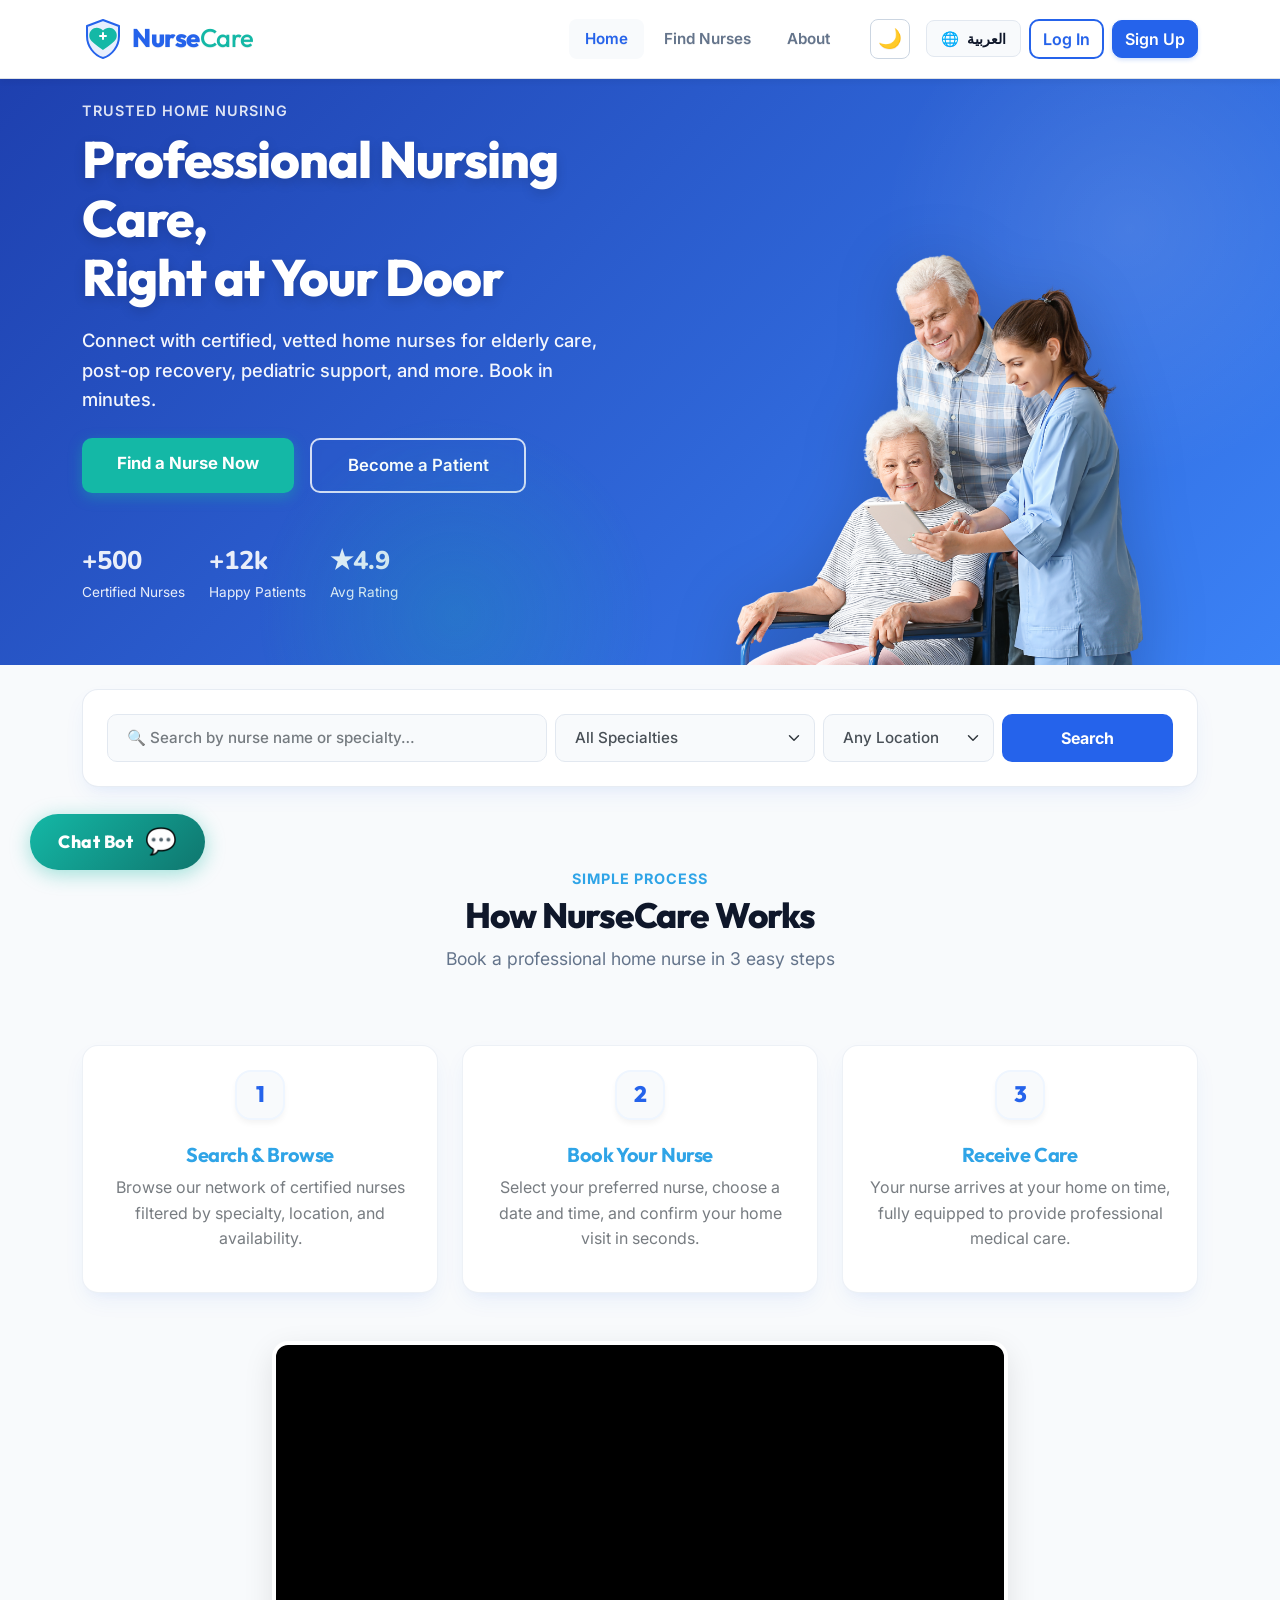
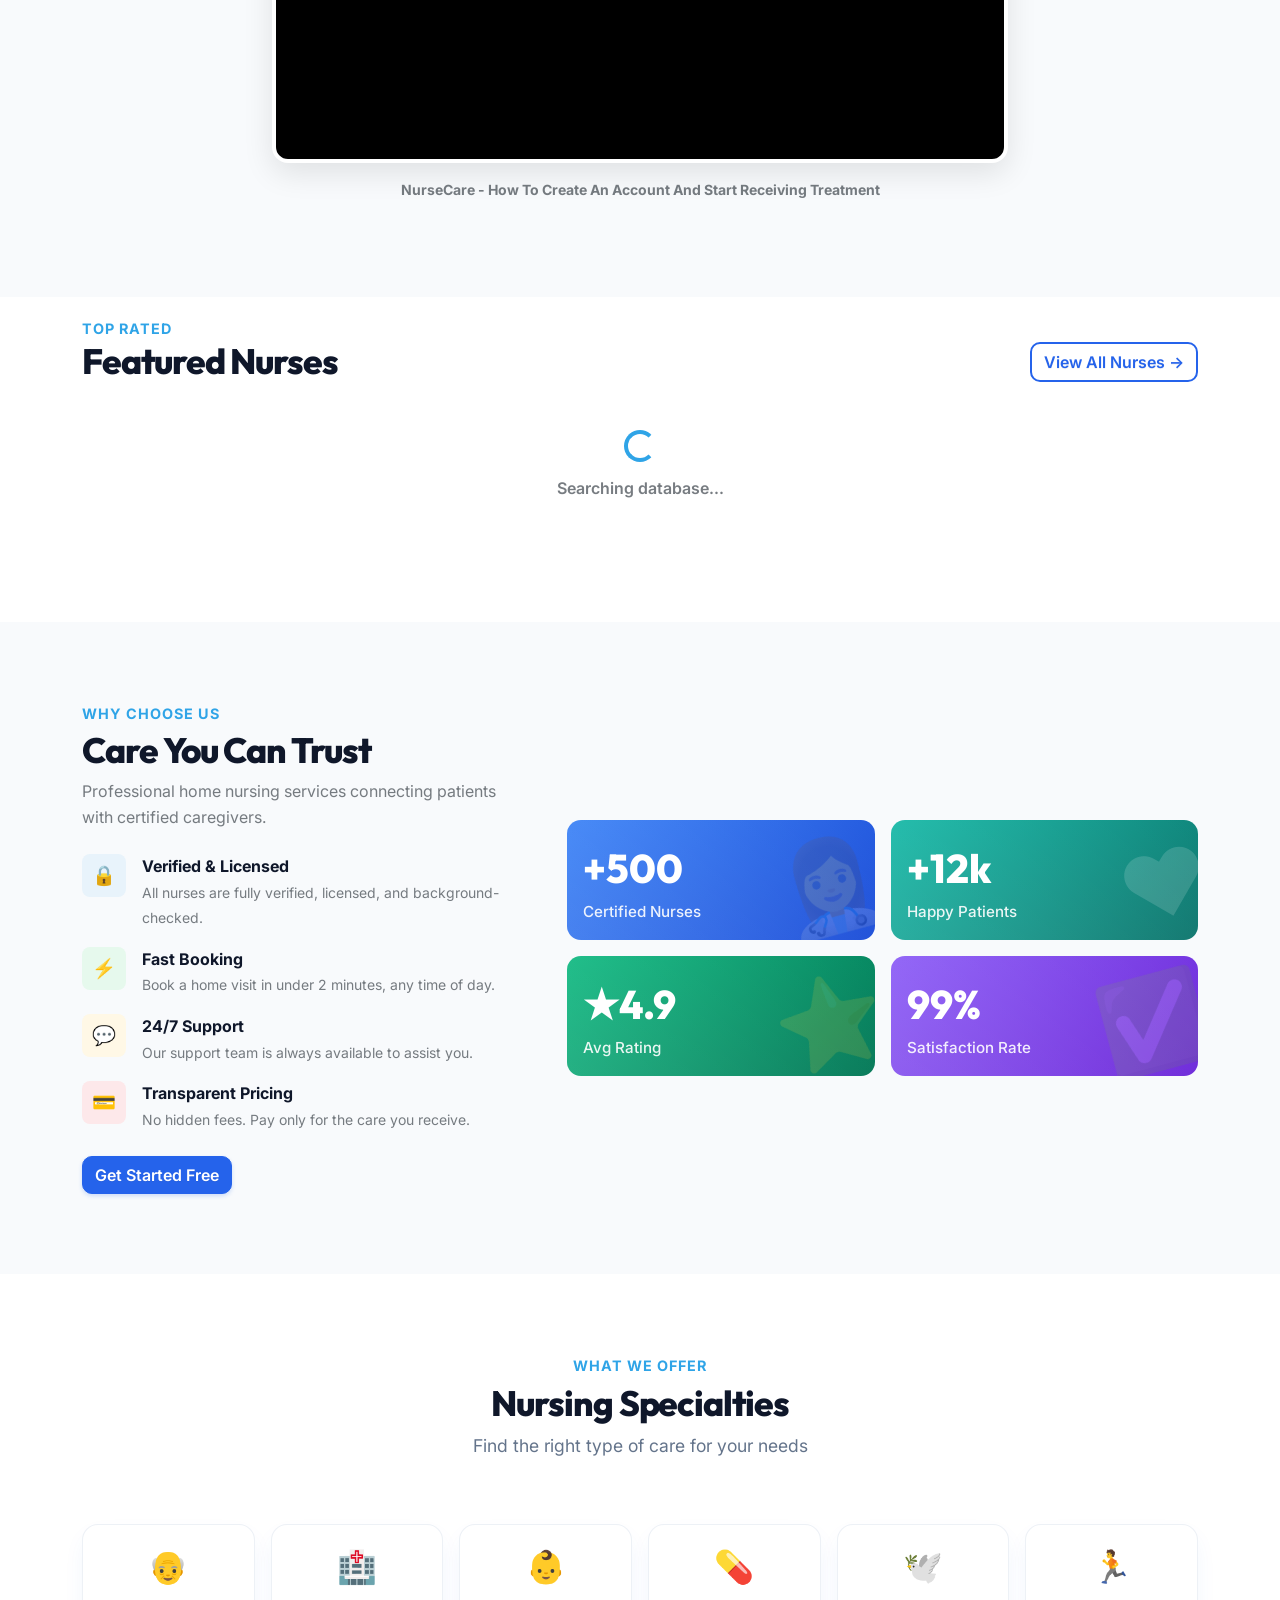
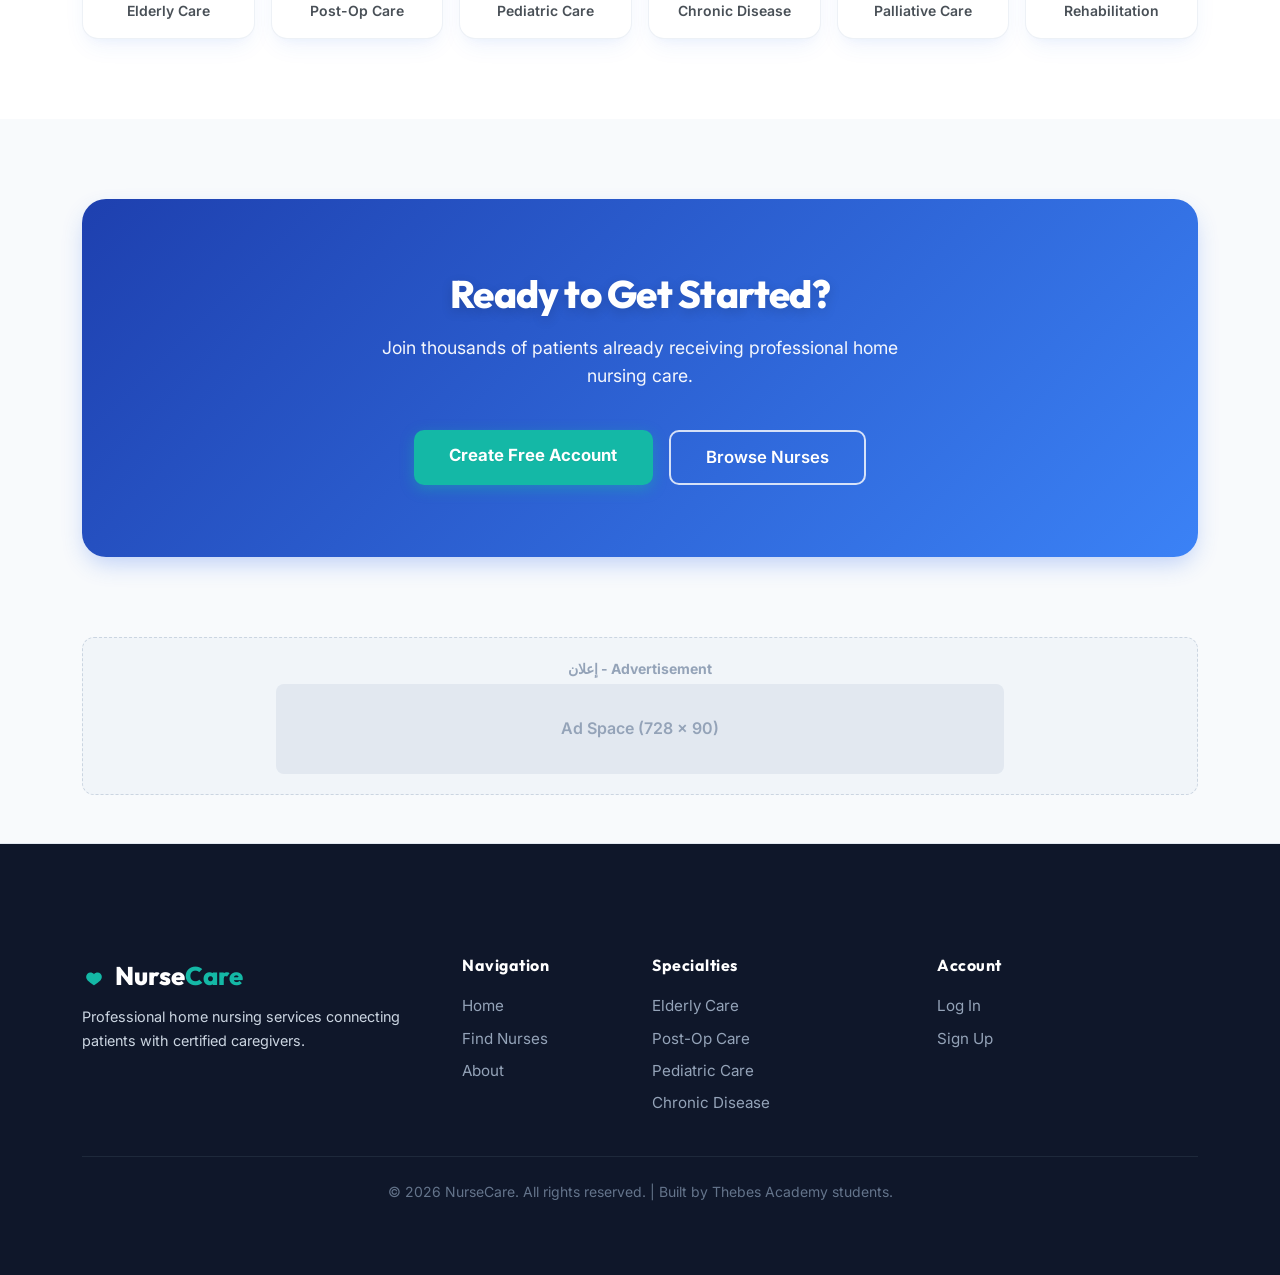
==== commit d7e14189: "update project" ====
--- a/index.html
+++ b/index.html
@@ -173,10 +173,13 @@
       <div class="row justify-content-center">
         <div class="col-lg-8">
           <div class="video-container" style="position: relative; padding-bottom: 56.25%; height: 0; overflow: hidden; border-radius: 16px; border: 4px solid var(--white); box-shadow: 0 10px 30px rgba(0,0,0,0.1); background: #000;">
-            <video style="position: absolute; top: 0; left: 0; width: 100%; height: 100%; object-fit: cover;" controls playsinline>
-              <source src="NurseCare Guide Video/guide_video.mp4" type="video/mp4">
-              متصفحك لا يدعم تشغيل الفيديو.
-            </video>
+            <iframe 
+              src="https://drive.google.com/file/d/11mFVyYSTucGs4dKFeZka7IMG_VTF6YC0/preview" 
+              width="100%" 
+              height="400" 
+              allow="autoplay"
+              style="border:none; border-radius:12px;">
+</iframe>
           </div>
           <p class="text-muted small mt-3 fw-bold" data-i18n="video_caption">شاهد كيف يمكن لـ NurseCare مساعدتك</p>
         </div>
